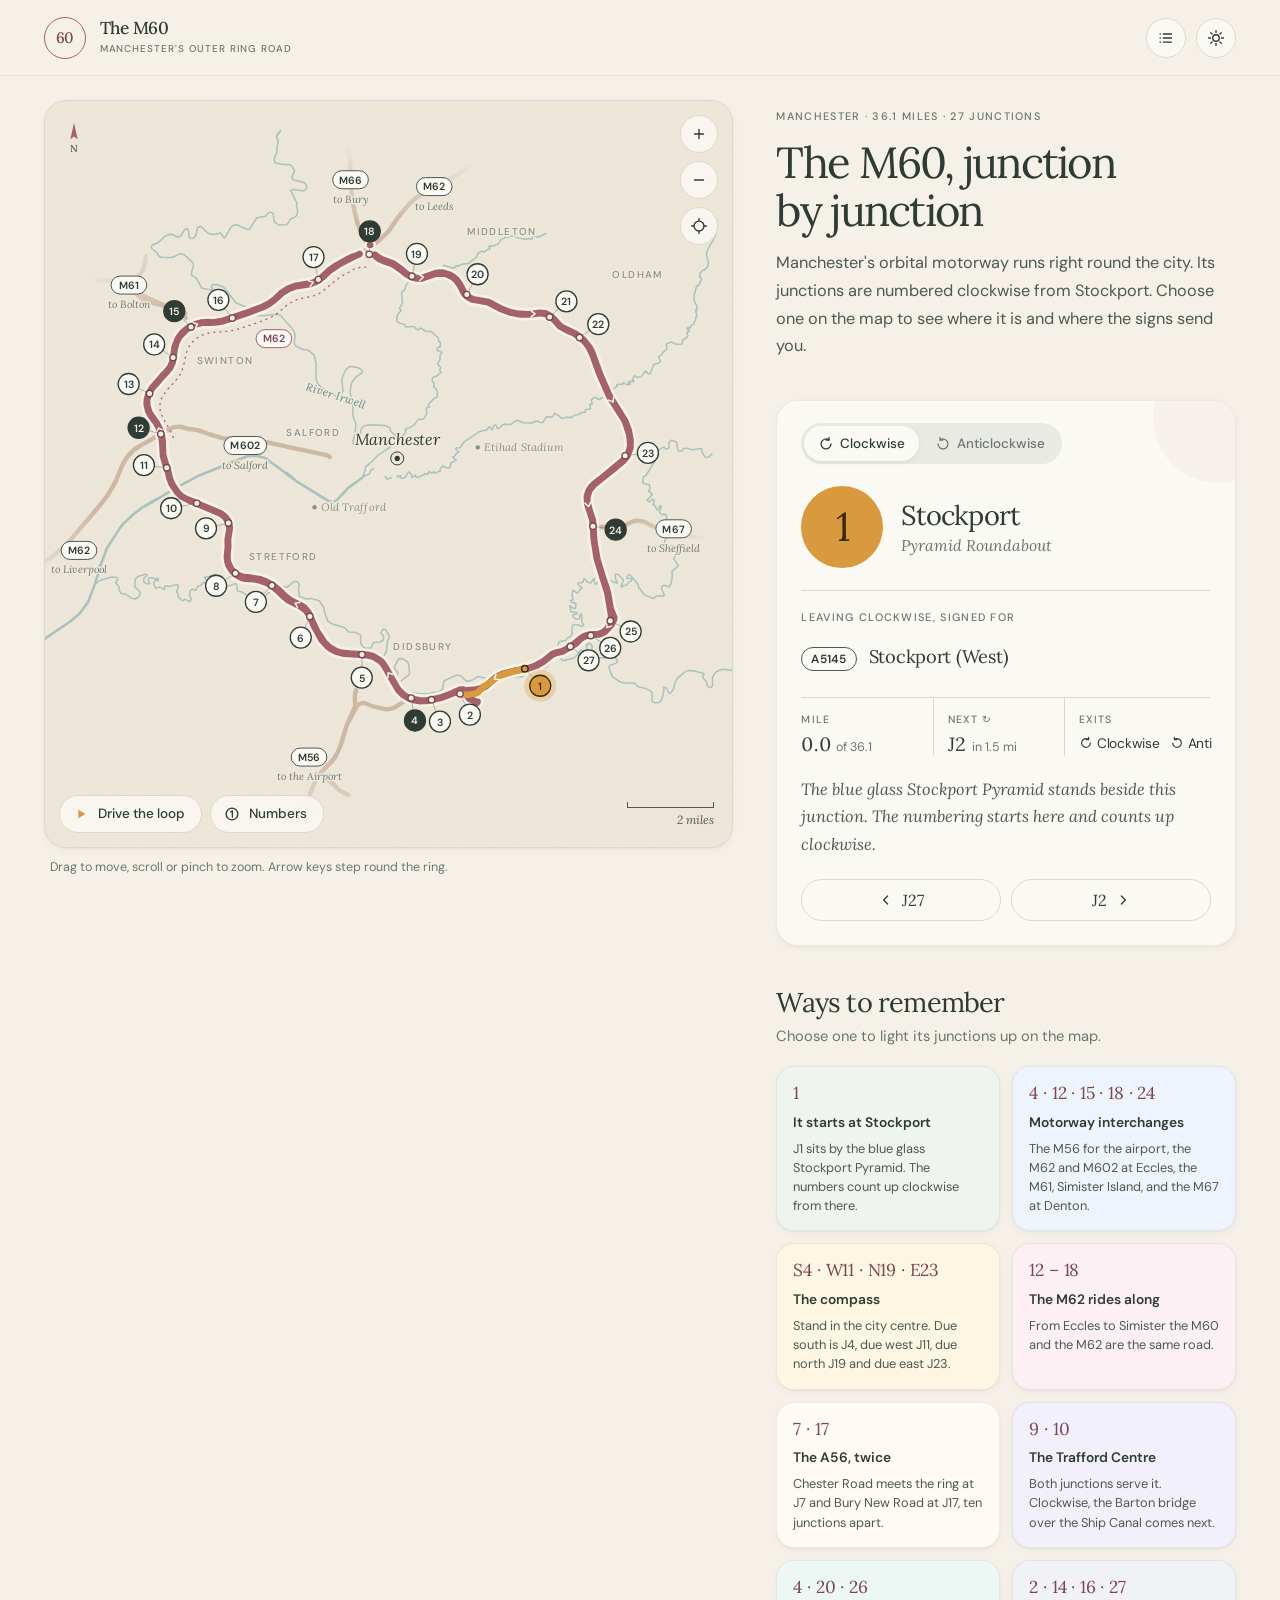
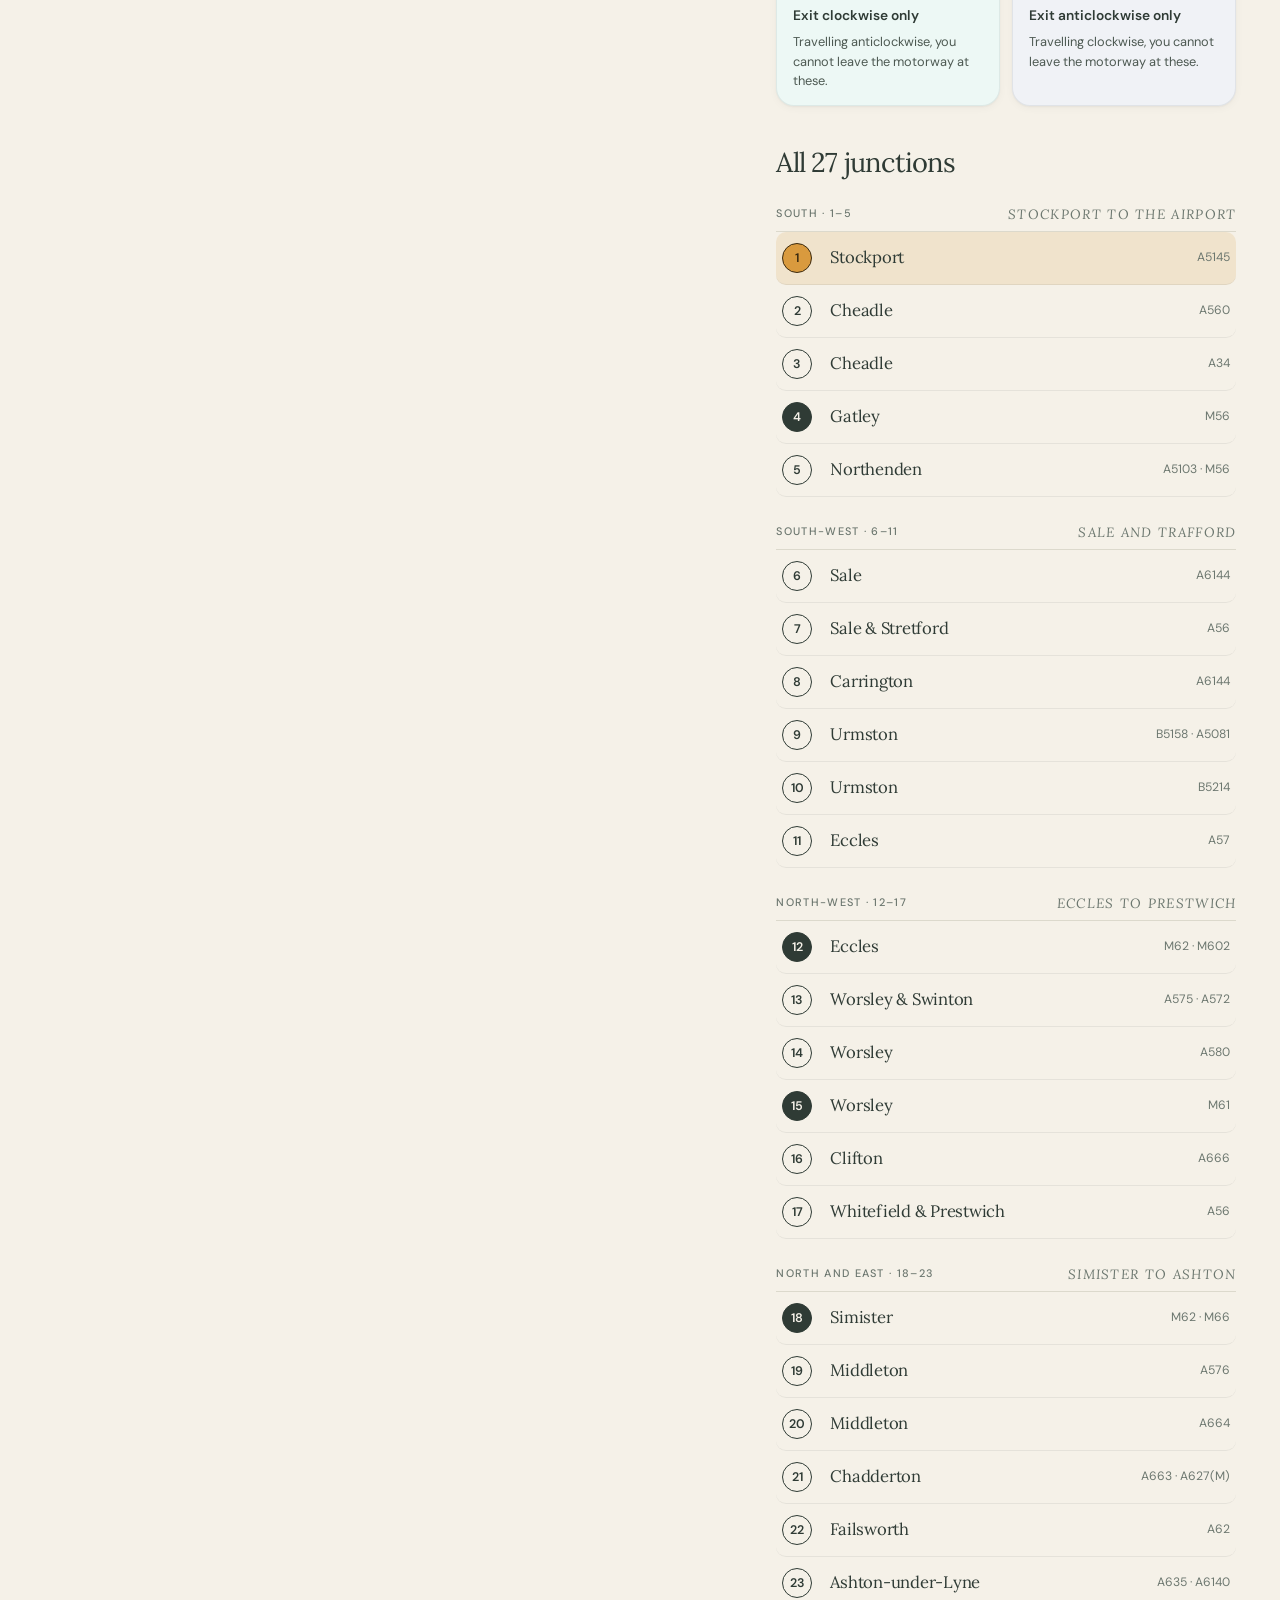
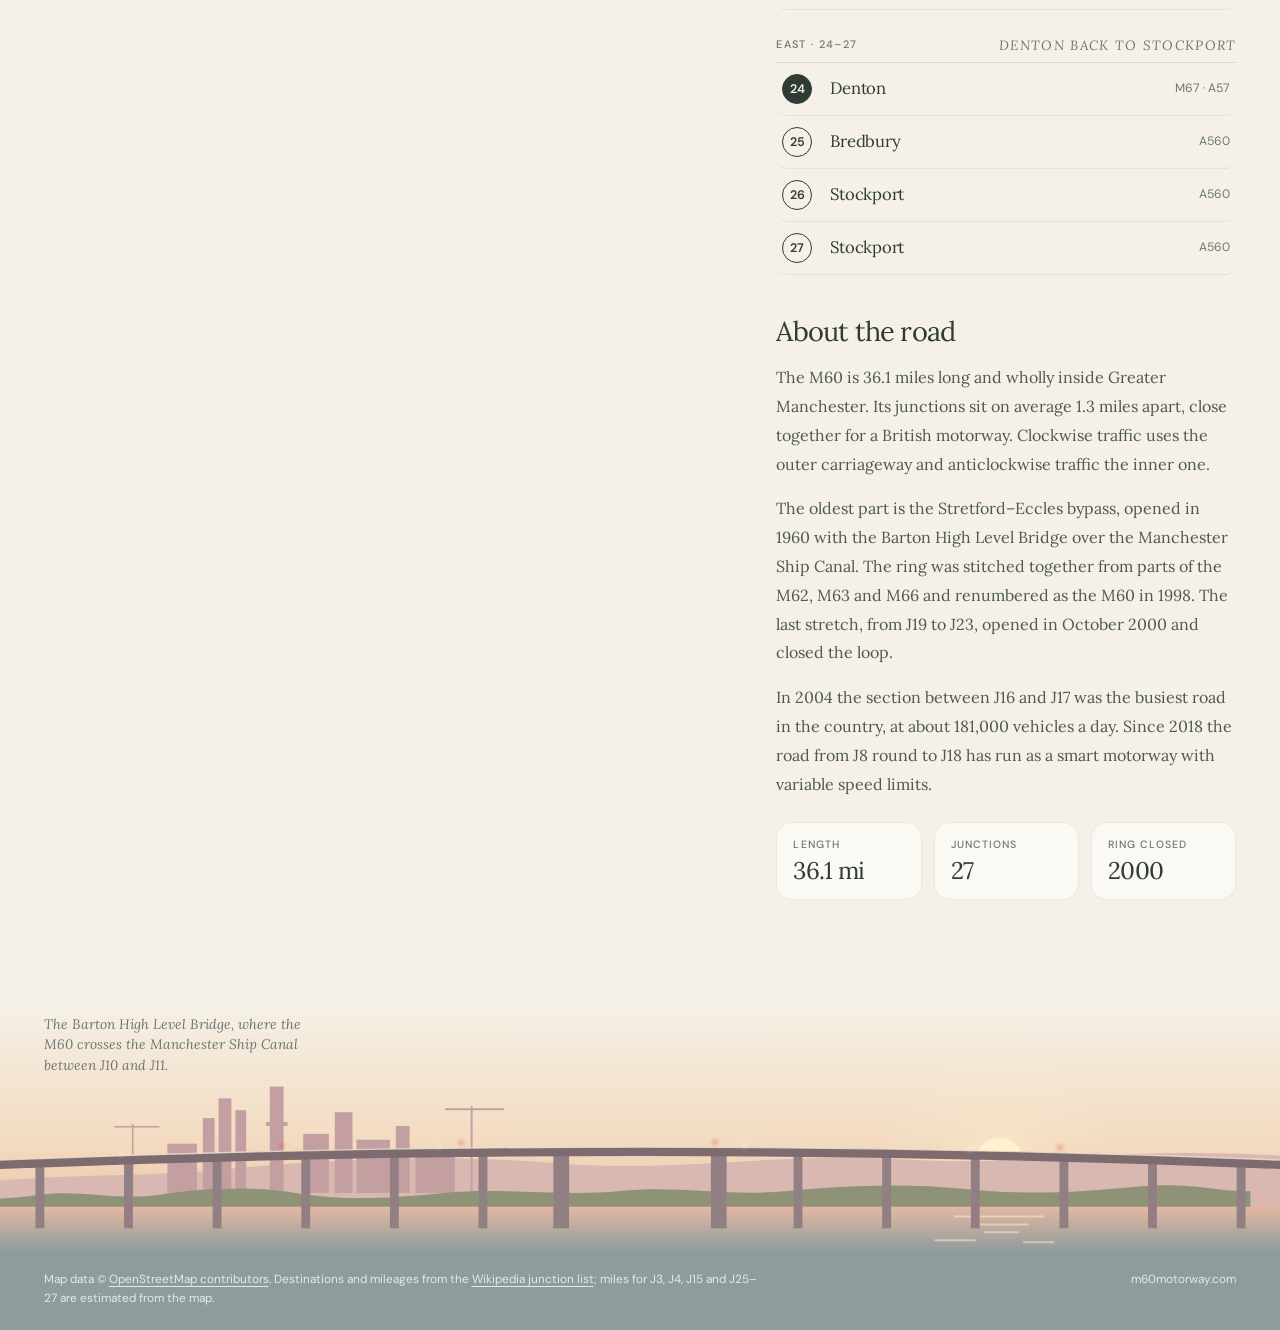
==== index.html @ f897887a "Build the M60 junction map for m60motorway.com A static site that maps the M60 from OpenStreetMap da" ====
<!doctype html>
<html lang="en-GB">
  <head>
    <meta charset="utf-8" />
    <meta name="viewport" content="width=device-width, initial-scale=1, viewport-fit=cover" />
    <title>M60 Motorway</title>
    <meta name="description" content="A map of the M60, Manchester's orbital motorway, with all 27 junctions numbered, where each one goes in both directions, and ways to remember them." />
    <meta name="theme-color" content="#f5f1e8" media="(prefers-color-scheme: light)" />
    <meta name="theme-color" content="#1a2428" media="(prefers-color-scheme: dark)" />
    <meta property="og:title" content="M60 Motorway, junction by junction" />
    <meta property="og:description" content="Manchester's orbital motorway: 36 miles, 27 junctions, numbered clockwise from Stockport." />
    <meta property="og:type" content="website" />
    <meta property="og:url" content="https://m60motorway.com/" />
    <link rel="canonical" href="https://m60motorway.com/" />
    <link rel="icon" href="favicon.svg" type="image/svg+xml" />
    <link rel="preconnect" href="https://fonts.googleapis.com" />
    <link rel="preconnect" href="https://fonts.gstatic.com" crossorigin />
    <link rel="stylesheet" href="https://fonts.googleapis.com/css2?family=DM+Sans:ital,opsz,wght@0,9..40,300;0,9..40,400;0,9..40,500;0,9..40,600;1,9..40,400&family=Lora:ital,wght@0,400;0,500;1,400&display=swap" />
    <link rel="stylesheet" href="styles.css" />
    <script>
      (() => {
        let saved = null;
        try { saved = localStorage.getItem("theme"); } catch (e) {}
        const preferred = matchMedia("(prefers-color-scheme: dark)").matches ? "dark" : "light";
        document.documentElement.dataset.theme = saved === "dark" || saved === "light" ? saved : preferred;
      })();
    </script>
  </head>
  <body>
    <a class="skip-link" href="#junctions">Skip to the junction list</a>
    <header class="site-header">
      <a class="identity" href="./" aria-label="M60 Motorway, home">
        <span class="monogram" aria-hidden="true">60</span>
        <span class="identity-copy">
          <strong>The M60</strong>
          <small>Manchester's outer ring road</small>
        </span>
      </a>
      <div class="header-actions">
        <a class="round-button" href="#junctions" aria-label="Go to the list of all junctions" title="All junctions">
          <svg viewBox="0 0 20 20" aria-hidden="true"><path d="M7 5.5h9M7 10h9M7 14.5h9" /><circle cx="3.6" cy="5.5" r=".9" /><circle cx="3.6" cy="10" r=".9" /><circle cx="3.6" cy="14.5" r=".9" /></svg>
        </a>
        <button class="round-button theme-toggle" id="theme" type="button" aria-label="Switch colour theme" title="Switch colour theme">
          <svg class="sun" viewBox="0 0 20 20" aria-hidden="true"><circle cx="10" cy="10" r="3.6" /><path d="M10 1.8v2.1M10 16.1v2.1M1.8 10h2.1M16.1 10h2.1M4.2 4.2l1.5 1.5M14.3 14.3l1.5 1.5M4.2 15.8l1.5-1.5M14.3 5.7l1.5-1.5" /></svg>
          <svg class="moon" viewBox="0 0 20 20" aria-hidden="true"><path d="M15.8 12.6A6.6 6.6 0 0 1 7.4 4.2a6.6 6.6 0 1 0 8.4 8.4Z" /></svg>
        </button>
      </div>
    </header>

    <main class="atlas">
      <section class="stage" aria-label="Map">
        <div class="map-card" id="mapwrap">
          <svg id="map" role="img" aria-label="Map of the M60 ring around Manchester with its 27 numbered junctions"></svg>
          <div class="map-compass" aria-hidden="true">
            <svg viewBox="0 0 24 40"><path class="needle" d="M12 4 16 22 12 19 8 22Z" /><text x="12" y="36">N</text></svg>
          </div>
          <div class="map-zoom">
            <button class="round-button" id="zin" type="button" aria-label="Zoom in"><svg viewBox="0 0 20 20" aria-hidden="true"><path d="M10 5v10M5 10h10" /></svg></button>
            <button class="round-button" id="zout" type="button" aria-label="Zoom out"><svg viewBox="0 0 20 20" aria-hidden="true"><path d="M5 10h10" /></svg></button>
            <button class="round-button" id="zfit" type="button" aria-label="Show the whole ring"><svg viewBox="0 0 20 20" aria-hidden="true"><circle cx="10" cy="10" r="5.5" /><path d="M10 1.8v2.4M10 15.8v2.4M1.8 10h2.4M15.8 10h2.4" /></svg></button>
          </div>
          <div class="map-actions">
            <button class="pill" id="drive" type="button" aria-pressed="false"><svg viewBox="0 0 20 20" aria-hidden="true"><path class="play" d="M7 5.2v9.6L15 10Z" /><path class="stop" d="M6.5 6.5h7v7h-7Z" /></svg><span id="drive-label">Drive the loop</span></button>
            <button class="pill" id="nums" type="button" aria-pressed="true"><svg viewBox="0 0 20 20" aria-hidden="true"><circle cx="10" cy="10" r="6.5" /><path d="M8.6 7.6 10.4 6.6v6.8" /></svg>Numbers</button>
          </div>
          <div class="map-scale" id="scale" aria-hidden="true"><span class="bar" id="scale-bar"></span><span id="scale-label">1 mile</span></div>
          <div class="tip" id="tip" hidden></div>
        </div>
        <p class="map-note">Drag to move, scroll or pinch to zoom. Arrow keys step round the ring.</p>
      </section>

      <div class="reader">
        <section class="intro">
          <p class="eyebrow">Manchester · 36.1 miles · 27 junctions</p>
          <h1>The M60, junction by junction</h1>
          <p class="deck">Manchester's orbital motorway runs right round the city. Its junctions are numbered clockwise from Stockport. Choose one on the map to see where it is and where the signs send you.</p>
        </section>

        <section class="card detail" aria-label="Selected junction">
          <div class="detail-top">
            <div class="segmented" role="group" aria-label="Direction of travel">
              <button type="button" id="d-cw" aria-pressed="true">
                <svg viewBox="0 0 20 20" aria-hidden="true"><path d="M16.2 10A6.2 6.2 0 1 1 13.4 4.8" /><path d="M13.8 1.8v3.4h-3.4" /></svg>Clockwise
              </button>
              <button type="button" id="d-acw" aria-pressed="false">
                <svg viewBox="0 0 20 20" aria-hidden="true"><path d="M3.8 10A6.2 6.2 0 1 0 6.6 4.8" /><path d="M6.2 1.8v3.4h3.4" /></svg>Anticlockwise
              </button>
            </div>
          </div>
          <div id="detail" aria-live="polite"></div>
        </section>

        <section class="block" aria-labelledby="hooks-title">
          <h2 id="hooks-title">Ways to remember</h2>
          <p class="block-deck">Choose one to light its junctions up on the map.</p>
          <div class="hook-grid" id="hooks"></div>
        </section>

        <section class="block" id="junctions" aria-labelledby="list-title">
          <h2 id="list-title">All 27 junctions</h2>
          <div id="list"></div>
        </section>

        <section class="block about" aria-labelledby="about-title">
          <h2 id="about-title">About the road</h2>
          <div class="prose">
            <p>The M60 is 36.1 miles long and wholly inside Greater Manchester. Its junctions sit on average 1.3 miles apart, close together for a British motorway. Clockwise traffic uses the outer carriageway and anticlockwise traffic the inner one.</p>
            <p>The oldest part is the Stretford–Eccles bypass, opened in 1960 with the Barton High Level Bridge over the Manchester Ship Canal. The ring was stitched together from parts of the M62, M63 and M66 and renumbered as the M60 in 1998. The last stretch, from J19 to J23, opened in October 2000 and closed the loop.</p>
            <p>In 2004 the section between J16 and J17 was the busiest road in the country, at about 181,000 vehicles a day. Since 2018 the road from J8 round to J18 has run as a smart motorway with variable speed limits.</p>
          </div>
          <dl class="figures">
            <div><dt>Length</dt><dd>36.1 mi</dd></div>
            <div><dt>Junctions</dt><dd>27</dd></div>
            <div><dt>Ring closed</dt><dd>2000</dd></div>
          </dl>
        </section>
      </div>
    </main>

    <footer class="site-footer">
      <figure class="scene">
        <svg viewBox="0 0 1440 260" preserveAspectRatio="xMidYMax slice" role="img" aria-labelledby="scene-desc">
          <desc id="scene-desc">The Barton High Level Bridge at dusk. The M60 crosses the Manchester Ship Canal on a long viaduct, with car lights moving along it and the city skyline beyond. After dark the stars come out and the windows light up.</desc>
          <defs>
            <linearGradient id="sceneSky" x2="0" y2="1"><stop stop-color="var(--sc-sky-0)" /><stop offset=".55" stop-color="var(--sc-sky-1)" /><stop offset="1" stop-color="var(--sc-sky-2)" /></linearGradient>
            <radialGradient id="sceneHalo"><stop stop-color="var(--sc-sun)" stop-opacity=".6" /><stop offset=".35" stop-color="var(--sc-sun)" stop-opacity=".18" /><stop offset="1" stop-color="var(--sc-sun)" stop-opacity="0" /></radialGradient>
            <linearGradient id="sceneWater" x2="0" y2="1"><stop stop-color="var(--sc-water-0)" /><stop offset="1" stop-color="var(--sc-water-1)" /></linearGradient>
            <filter id="sceneGlow" x="-200%" y="-200%" width="500%" height="500%"><feGaussianBlur stdDeviation="2.2" /></filter>
          </defs>
          <rect width="1440" height="260" fill="url(#sceneSky)" />
          <g class="scene-stars">
            <circle cx="120" cy="40" r="1" /><circle cx="260" cy="70" r=".8" /><circle cx="410" cy="28" r="1.1" /><circle cx="560" cy="58" r=".7" /><circle cx="690" cy="22" r="1" /><circle cx="820" cy="64" r=".8" /><circle cx="950" cy="34" r="1.2" /><circle cx="1180" cy="52" r=".8" /><circle cx="1300" cy="26" r="1" /><circle cx="1390" cy="72" r=".7" /><circle cx="60" cy="96" r=".7" /><circle cx="1010" cy="90" r=".7" />
          </g>
          <g class="scene-sun">
            <circle cx="1085" cy="168" r="120" fill="url(#sceneHalo)" />
            <circle cx="1085" cy="168" r="24" fill="var(--sc-sun)" />
          </g>
          <path class="scene-far" d="M0 196C110 178 200 186 300 176S520 160 640 170 860 158 990 166 1230 146 1440 168V260H0Z" />
          <g class="scene-city">
            <rect x="240" y="150" width="30" height="50" /><rect x="276" y="124" width="12" height="76" /><rect x="292" y="104" width="13" height="96" /><rect x="309" y="116" width="11" height="84" />
            <rect x="344" y="92" width="14" height="108" /><rect x="340" y="128" width="22" height="4" /><rect x="378" y="140" width="26" height="60" />
            <rect x="410" y="118" width="18" height="82" /><rect x="432" y="146" width="34" height="54" /><rect x="472" y="132" width="14" height="68" /><rect x="492" y="156" width="40" height="44" />
            <path d="M548 200V112h2v88Zm-26-86h60v2h-60Z" /><path d="M204 200v-70h1.6v70Zm-18-68h46v1.6h-46Z" />
          </g>
          <g class="scene-windows">
            <rect x="295" y="112" width="2" height="2" /><rect x="300" y="130" width="2" height="2" /><rect x="279" y="140" width="2" height="2" /><rect x="348" y="104" width="2" height="2" /><rect x="352" y="146" width="2" height="2" /><rect x="349" y="170" width="2" height="2" /><rect x="414" y="128" width="2" height="2" /><rect x="420" y="150" width="2" height="2" /><rect x="312" y="160" width="2" height="2" /><rect x="476" y="146" width="2" height="2" /><rect x="440" y="160" width="2" height="2" /><rect x="384" y="152" width="2" height="2" />
            <circle class="scene-beacon" cx="351" cy="89" r="1.8" />
          </g>
          <path class="scene-verge" d="M0 212c40-8 70-4 110-10s80 6 120 0 90-10 140-2 90 6 150 0 120 4 180-2 110 6 170 0 120-8 180-2 110 4 170-2 90 6 120 4V230H0Z" />
          <rect class="scene-water" y="214" width="1440" height="46" fill="url(#sceneWater)" />
          <g class="scene-shine"><path d="M1040 224h90M1058 232h56M1070 240h34M1020 248h40M1110 250h30" /></g>
          <g class="scene-piers"><rect x="16" y="176.3" width="9" height="59.7" /><rect x="106" y="172.6" width="9" height="63.4" /><rect x="196" y="169.4" width="9" height="66.6" /><rect x="286" y="166.8" width="9" height="69.2" /><rect x="376" y="164.6" width="9" height="71.4" /><rect x="466" y="162.9" width="9" height="73.1" /><rect x="556" y="161.8" width="9" height="74.2" /><rect x="632" y="161.2" width="16" height="74.8" /><rect x="792" y="161.2" width="16" height="74.8" /><rect x="876" y="161.8" width="9" height="74.2" /><rect x="966" y="162.9" width="9" height="73.1" /><rect x="1056" y="164.6" width="9" height="71.4" /><rect x="1146" y="166.8" width="9" height="69.2" /><rect x="1236" y="169.4" width="9" height="66.6" /><rect x="1326" y="172.6" width="9" height="63.4" /><rect x="1416" y="176.3" width="9" height="59.7" /></g>
          <path class="scene-deck" d="M-40 176Q720 140 1480 176" />
          <path class="scene-parapet" d="M-40 171.5Q720 135.5 1480 171.5" />
          <g class="scene-traffic">
            <g class="head" filter="url(#sceneGlow)">
              <circle r="2.4"><animateMotion dur="16s" repeatCount="indefinite" begin="0s" path="M-40 169Q720 133 1480 169" /></circle>
              <circle r="2.4"><animateMotion dur="16s" repeatCount="indefinite" begin="-3.4s" path="M-40 169Q720 133 1480 169" /></circle>
              <circle r="2.4"><animateMotion dur="15s" repeatCount="indefinite" begin="-6.1s" path="M-40 169Q720 133 1480 169" /></circle>
              <circle r="2.4"><animateMotion dur="17s" repeatCount="indefinite" begin="-9.8s" path="M-40 169Q720 133 1480 169" /></circle>
              <circle r="2.4"><animateMotion dur="16s" repeatCount="indefinite" begin="-12.9s" path="M-40 169Q720 133 1480 169" /></circle>
            </g>
            <g class="tail" filter="url(#sceneGlow)">
              <circle r="2.2"><animateMotion dur="18s" repeatCount="indefinite" begin="-1.5s" path="M1480 166Q720 130 -40 166" /></circle>
              <circle r="2.2"><animateMotion dur="17s" repeatCount="indefinite" begin="-5.2s" path="M1480 166Q720 130 -40 166" /></circle>
              <circle r="2.2"><animateMotion dur="18s" repeatCount="indefinite" begin="-8.7s" path="M1480 166Q720 130 -40 166" /></circle>
              <circle r="2.2"><animateMotion dur="19s" repeatCount="indefinite" begin="-11.6s" path="M1480 166Q720 130 -40 166" /></circle>
              <circle r="2.2"><animateMotion dur="17s" repeatCount="indefinite" begin="-14.8s" path="M1480 166Q720 130 -40 166" /></circle>
            </g>
          </g>
        </svg>
        <figcaption>The Barton High Level Bridge, where the M60 crosses the Manchester Ship Canal between J10 and J11.</figcaption>
      </figure>
      <div class="footer-line">
        <p>Map data © <a href="https://www.openstreetmap.org/copyright">OpenStreetMap contributors</a>. Destinations and mileages from the <a href="https://en.wikipedia.org/wiki/M60_motorway_(Great_Britain)">Wikipedia junction list</a>; miles for J3, J4, J15 and J25–27 are estimated from the map.</p>
        <p>m60motorway.com</p>
      </div>
    </footer>

    <script src="data/geo.js"></script>
    <script src="data/junctions.js"></script>
    <script src="script.js"></script>
  </body>
</html>
---- styles.css ----
/* M60 Motorway. Paper, ink and a dusk-rose road: the same quiet palette as dejones.io's reading pages. */
:root {
  color-scheme: light;
  --paper: #f5f1e8;
  --paper-deep: #eee8da;
  --card: #fbf9f4;
  --ink: #2f3b35;
  --ink-mid: #4d5952;
  --muted: #6c776f;
  --rule: #dcd9cc;
  --rule-soft: rgba(47, 59, 53, 0.08);
  --glass: rgba(251, 249, 244, 0.82);

  --land: #efe9dc;
  --water: #a9c2bd;
  --water-ink: #5d8480;
  --route: #a4606b;
  --route-halo: #f7f2e7;
  --route-deep: #7c4651;
  --spur: #cdb9a3;
  --gold: #d99a3e;
  --gold-ink: #3a2a10;
  --token: #fbf9f4;
  --token-ink: #2f3b35;
  --town: #8b8f84;

  --shadow-sm: 0 1px 2px rgba(47, 40, 30, 0.05), 0 2px 8px rgba(47, 40, 30, 0.04);
  --shadow-md: 0 2px 8px rgba(47, 40, 30, 0.07), 0 8px 24px rgba(47, 40, 30, 0.06);

  --tone-cream: #fffaf3; --tone-sage: #eff5ee; --tone-sky: #eef4fc; --tone-rose: #fdf0f4;
  --tone-lavender: #f2f0fb; --tone-amber: #fdf6e3; --tone-slate: #f0f2f6; --tone-mint: #edf8f5;

  --sc-sky-0: #f5f1e8; --sc-sky-1: #f3dcc2; --sc-sky-2: #eab99d; --sc-sun: #fff2cf;
  --sc-far: #d8b8b0; --sc-city: #c49fa2; --sc-verge: #8e9377; --sc-water-0: #e4b8a2; --sc-water-1: #8e9c9d;
  --sc-deck: #7d6b70; --sc-parapet: #f1e3d1; --sc-pier: #927f83; --sc-head: #fff4d6; --sc-tail: #d6574a;

  --display: "Lora", Georgia, "Times New Roman", serif;
  --ui: "DM Sans", ui-sans-serif, system-ui, -apple-system, "Segoe UI", sans-serif;
}

:root[data-theme="dark"] {
  color-scheme: dark;
  --paper: #1a2428;
  --paper-deep: #162024;
  --card: #1f2b30;
  --ink: #ece9dd;
  --ink-mid: #cfd2c8;
  --muted: #9ba7a1;
  --rule: #33444a;
  --rule-soft: rgba(236, 233, 221, 0.08);
  --glass: rgba(31, 43, 48, 0.8);

  --land: #1e2a2f;
  --water: #36575f;
  --water-ink: #83a6aa;
  --route: #cf95a1;
  --route-halo: #1e2a2f;
  --route-deep: #e5b6bf;
  --spur: #4e5c66;
  --gold: #e8b25c;
  --gold-ink: #2a1d08;
  --token: #1a2428;
  --token-ink: #ece9dd;
  --town: #7f8c88;

  --shadow-sm: 0 1px 2px rgba(0, 0, 0, 0.3), 0 2px 8px rgba(0, 0, 0, 0.2);
  --shadow-md: 0 2px 8px rgba(0, 0, 0, 0.35), 0 10px 28px rgba(0, 0, 0, 0.3);

  --tone-cream: #2a2722; --tone-sage: #222a23; --tone-sky: #21262e; --tone-rose: #2c2226;
  --tone-lavender: #272430; --tone-amber: #2a2720; --tone-slate: #24262b; --tone-mint: #212b28;

  --sc-sky-0: #1a2428; --sc-sky-1: #28294d; --sc-sky-2: #634a6c; --sc-sun: #efe6d6;
  --sc-far: #2c3152; --sc-city: #242845; --sc-verge: #1a2731; --sc-water-0: #393462; --sc-water-1: #10172d;
  --sc-deck: #3b384f; --sc-parapet: #77768f; --sc-pier: #312f46; --sc-head: #ffe8ad; --sc-tail: #ff5b4b;
}

* { box-sizing: border-box; }

html { scroll-behavior: smooth; }
@media (prefers-reduced-motion: reduce) { html { scroll-behavior: auto; } }

body {
  margin: 0;
  min-width: 320px;
  background: var(--paper);
  color: var(--ink);
  font: 400 1rem/1.6 var(--ui);
  -webkit-font-smoothing: antialiased;
  transition: background-color 0.45s ease, color 0.45s ease;
}

a, button { -webkit-tap-highlight-color: transparent; }
button { font: inherit; color: inherit; }
a { color: inherit; }
:focus-visible { outline: 2px solid color-mix(in srgb, var(--ink) 45%, transparent); outline-offset: 3px; }

.skip-link { position: absolute; top: -100px; left: 16px; z-index: 40; padding: 10px 14px; border-radius: 10px; background: var(--card); box-shadow: var(--shadow-md); }
.skip-link:focus { top: 12px; }

.eyebrow, .block-deck, .map-note { margin: 0; }
.eyebrow {
  color: var(--muted);
  font-size: 0.68rem;
  font-weight: 500;
  letter-spacing: 0.12em;
  text-transform: uppercase;
}

/* ---------- header ---------- */
.site-header {
  position: sticky;
  top: 0;
  z-index: 30;
  display: flex;
  align-items: center;
  justify-content: space-between;
  gap: 16px;
  height: 76px;
  padding: env(safe-area-inset-top, 0px) clamp(16px, 3.4vw, 48px) 0;
  background: color-mix(in srgb, var(--paper) 86%, transparent);
  backdrop-filter: blur(14px) saturate(1.3);
  -webkit-backdrop-filter: blur(14px) saturate(1.3);
  border-bottom: 1px solid var(--rule-soft);
}

.identity { display: inline-flex; align-items: center; gap: 14px; text-decoration: none; min-width: 0; }
.monogram {
  display: grid;
  place-items: center;
  flex: none;
  width: 42px;
  height: 42px;
  border-radius: 50%;
  border: 1.5px solid var(--route);
  color: var(--route-deep);
  font: 500 0.95rem var(--display);
  letter-spacing: -0.04em;
  transition: transform 0.3s ease, background-color 0.3s ease;
}
.identity:hover .monogram { transform: rotate(-12deg); background: color-mix(in srgb, var(--route) 10%, transparent); }
.identity-copy { display: flex; flex-direction: column; gap: 3px; min-width: 0; }
.identity-copy strong { font: 500 1.08rem/1.1 var(--display); letter-spacing: -0.025em; }
.identity-copy small { color: var(--muted); font-size: 0.62rem; font-weight: 500; letter-spacing: 0.1em; text-transform: uppercase; white-space: nowrap; }

.header-actions { display: flex; gap: 10px; }
.round-button {
  display: grid;
  place-items: center;
  width: 40px;
  height: 40px;
  padding: 0;
  border: 1px solid var(--rule);
  border-radius: 50%;
  background: var(--glass);
  color: var(--ink);
  cursor: pointer;
  text-decoration: none;
  transition: transform 0.2s ease, background-color 0.2s ease, box-shadow 0.2s ease;
}
.round-button:hover { transform: translateY(-1px); box-shadow: var(--shadow-sm); background: var(--card); }
.round-button svg { width: 18px; height: 18px; fill: none; stroke: currentColor; stroke-width: 1.5; stroke-linecap: round; stroke-linejoin: round; }
.round-button svg circle[r=".9"] { fill: currentColor; stroke: none; }
.theme-toggle .moon { display: none; }
[data-theme="dark"] .theme-toggle .sun { display: none; }
[data-theme="dark"] .theme-toggle .moon { display: block; }

/* ---------- layout ---------- */
.atlas {
  display: grid;
  grid-template-columns: minmax(0, 1fr) minmax(360px, 460px);
  gap: clamp(24px, 3.4vw, 56px);
  max-width: 1560px;
  margin: 0 auto;
  padding: 24px clamp(16px, 3.4vw, 48px) 72px;
  align-items: start;
}

.stage { position: sticky; top: 96px; display: flex; flex-direction: column; gap: 10px; }
.map-card {
  position: relative;
  height: calc(100svh - 96px - 56px);
  min-height: 520px;
  border-radius: 22px;
  overflow: hidden;
  border: 1px solid var(--rule);
  box-shadow: var(--shadow-sm);
  background-color: var(--land);
  /* a faint paper grain */
  background-image: url("data:image/svg+xml,%3Csvg xmlns='http://www.w3.org/2000/svg' width='160' height='160'%3E%3Cfilter id='n'%3E%3CfeTurbulence type='fractalNoise' baseFrequency='.85' numOctaves='2' stitchTiles='stitch'/%3E%3CfeColorMatrix values='0 0 0 0 .35 0 0 0 0 .3 0 0 0 0 .22 0 0 0 .07 0'/%3E%3C/filter%3E%3Crect width='160' height='160' filter='url(%23n)'/%3E%3C/svg%3E");
}
.map-note { color: var(--muted); font-size: 0.78rem; padding-inline: 6px; }

#map { display: block; width: 100%; height: 100%; cursor: grab; user-select: none; -webkit-user-select: none; touch-action: pan-y; }
#map.dragging { cursor: grabbing; }

.map-compass { position: absolute; top: 18px; left: 18px; width: 22px; pointer-events: none; }
.map-compass svg { display: block; width: 100%; }
.map-compass .needle { fill: var(--route); }
.map-compass text { fill: var(--ink-mid); font: 500 11px var(--display); text-anchor: middle; }

.map-zoom { position: absolute; top: 14px; right: 14px; display: flex; flex-direction: column; gap: 8px; }
.map-zoom .round-button { width: 38px; height: 38px; backdrop-filter: blur(8px); -webkit-backdrop-filter: blur(8px); }

.map-actions { position: absolute; left: 14px; bottom: 14px; display: flex; flex-wrap: wrap; gap: 8px; }
.pill {
  display: inline-flex;
  align-items: center;
  gap: 8px;
  height: 38px;
  padding: 0 16px 0 12px;
  border: 1px solid var(--rule);
  border-radius: 999px;
  background: var(--glass);
  backdrop-filter: blur(8px);
  -webkit-backdrop-filter: blur(8px);
  font-size: 0.84rem;
  font-weight: 500;
  cursor: pointer;
  transition: transform 0.2s ease, background-color 0.2s ease, box-shadow 0.2s ease;
}
.pill:hover { transform: translateY(-1px); box-shadow: var(--shadow-sm); background: var(--card); }
.pill svg { width: 18px; height: 18px; fill: none; stroke: currentColor; stroke-width: 1.5; stroke-linecap: round; stroke-linejoin: round; }
#drive .play, #drive .stop { fill: var(--gold); stroke: none; }
#drive .stop { display: none; }
#drive[aria-pressed="true"] .play { display: none; }
#drive[aria-pressed="true"] .stop { display: block; }
#nums[aria-pressed="false"] { color: var(--muted); }
#nums[aria-pressed="false"] svg path { opacity: 0; }

.map-scale { position: absolute; right: 18px; bottom: 20px; display: flex; flex-direction: column; align-items: flex-end; gap: 4px; color: var(--ink-mid); font: italic 400 0.74rem var(--display); pointer-events: none; }
.map-scale .bar { display: block; height: 6px; border: 1.5px solid var(--ink-mid); border-top: 0; }

.tip {
  position: absolute;
  z-index: 3;
  pointer-events: none;
  padding: 7px 12px 6px;
  border-radius: 12px;
  background: var(--card);
  box-shadow: var(--shadow-md);
  border: 1px solid var(--rule-soft);
  font-size: 0.8rem;
  white-space: nowrap;
  transform: translate(-50%, calc(-100% - 16px));
}
.tip b { font: 500 0.9rem var(--display); margin-right: 4px; }
.tip span { color: var(--muted); }

/* ---------- map drawing ---------- */
.water { fill: none; stroke: var(--water); stroke-linecap: round; stroke-linejoin: round; stroke-width: calc(var(--k) * 1.5px); }
.water.canal { stroke-width: calc(var(--k) * 2.6px); }
.water-label text { fill: var(--water-ink); font: italic 400 11px var(--display); letter-spacing: 0.02em; paint-order: stroke; stroke: var(--land); stroke-width: 3px; stroke-linejoin: round; }
.spur { fill: none; stroke: var(--spur); stroke-width: calc(var(--k) * 4px); stroke-linecap: round; stroke-linejoin: round; }
.ring-halo { fill: none; stroke: var(--route-halo); stroke-width: calc(var(--k) * 12px); stroke-linecap: round; stroke-linejoin: round; }
.ring { fill: none; stroke: var(--route); stroke-width: calc(var(--k) * 6.5px); stroke-linecap: round; stroke-linejoin: round; }
.arc { fill: none; stroke: var(--gold); stroke-width: calc(var(--k) * 6.5px); stroke-linecap: round; stroke-linejoin: round; }
.companion { fill: none; stroke: var(--route); stroke-width: calc(var(--k) * 1.4px); stroke-dasharray: calc(var(--k) * 1px) calc(var(--k) * 5px); stroke-linecap: round; opacity: 0.9; }
.chev { fill: none; stroke: var(--route-halo); stroke-width: 1.5; stroke-linecap: round; stroke-linejoin: round; }
.leader { stroke: var(--muted); stroke-width: calc(var(--k) * 0.9px); opacity: 0.55; }
.anchor { fill: var(--route-halo); stroke: var(--route-deep); stroke-width: calc(var(--k) * 1.4px); }
.anchor.on { fill: var(--gold); stroke: var(--gold-ink); }

.place text { fill: var(--town); font: 500 10px var(--ui); letter-spacing: 0.14em; text-transform: uppercase; paint-order: stroke; stroke: var(--land); stroke-width: 3.5px; stroke-linejoin: round; }
.place.landmark text { font: italic 400 11px var(--display); letter-spacing: 0.01em; text-transform: none; }
.place.landmark circle { fill: var(--town); }
.place.city text { fill: var(--ink); font: italic 400 16px var(--display); letter-spacing: -0.01em; text-transform: none; }
.place.city circle { fill: var(--ink); }
.place.city .ring-mark { fill: none; stroke: var(--ink); stroke-width: 1; }

.road-tag rect { fill: var(--card); stroke: var(--ink-mid); stroke-width: 1; }
.road-tag .ref { fill: var(--ink); font: 600 10.5px var(--ui); letter-spacing: 0.02em; }
.road-tag .to { fill: var(--muted); font: italic 400 10.5px var(--display); paint-order: stroke; stroke: var(--land); stroke-width: 3px; stroke-linejoin: round; }
.road-tag.companion-tag rect { stroke: var(--route); }
.road-tag.companion-tag .ref { fill: var(--route-deep); }

.token { cursor: pointer; }
.token circle.face { fill: var(--token); stroke: var(--token-ink); stroke-width: 1.3; transition: fill 0.15s ease; }
.token.mw circle.face { fill: var(--ink); stroke: var(--ink); }
.token text { fill: var(--token-ink); font: 600 10.5px var(--ui); text-anchor: middle; dominant-baseline: central; font-variant-numeric: tabular-nums; pointer-events: none; }
.token.mw text { fill: var(--paper); }
.token .glow { fill: var(--gold); opacity: 0; transition: opacity 0.2s ease; }
.token:hover circle.face { fill: color-mix(in srgb, var(--gold) 28%, var(--token)); }
.token.mw:hover circle.face { fill: color-mix(in srgb, var(--gold) 30%, var(--ink)); }
.token.spot .glow { opacity: 0.35; }
.token.sel circle.face { fill: var(--gold); stroke: var(--gold-ink); }
.token.sel text { fill: var(--gold-ink); }
.token.sel .glow { opacity: 0.3; }
.car .halo { fill: var(--gold); opacity: 0.3; }
.car .dot { fill: var(--gold); stroke: var(--card); stroke-width: 2; }

/* ---------- reader column ---------- */
.reader { display: flex; flex-direction: column; gap: 40px; min-width: 0; padding-top: 8px; }
.intro h1 { margin: 14px 0 14px; font: 400 clamp(2.1rem, 3.4vw, 3rem)/1.1 var(--display); letter-spacing: -0.04em; text-wrap: balance; }
.deck { margin: 0; color: var(--ink-mid); font-size: 1.02rem; line-height: 1.7; max-width: 62ch; }

.card { position: relative; border-radius: 22px; background: var(--card); border: 1px solid var(--rule-soft); box-shadow: var(--shadow-sm); padding: 22px 24px 24px; overflow: hidden; }
.card::after { content: ""; position: absolute; top: -48px; right: -48px; width: 130px; height: 130px; border-radius: 50%; background: color-mix(in srgb, var(--route) 5%, transparent); pointer-events: none; }

.segmented { display: inline-flex; gap: 2px; padding: 3px; border-radius: 999px; background: var(--rule-soft); }
.segmented button { display: inline-flex; align-items: center; gap: 6px; border: 0; border-radius: 999px; background: transparent; padding: 7px 14px; font-size: 0.84rem; font-weight: 500; color: var(--muted); cursor: pointer; transition: background-color 0.15s ease, color 0.15s ease, box-shadow 0.15s ease; }
.segmented button[aria-pressed="true"] { background: var(--card); color: var(--ink); box-shadow: var(--shadow-sm); }
[data-theme="dark"] .segmented button[aria-pressed="true"] { background: var(--paper); }
.segmented svg { width: 16px; height: 16px; fill: none; stroke: currentColor; stroke-width: 1.6; stroke-linecap: round; stroke-linejoin: round; }

.jhead { display: grid; grid-template-columns: auto 1fr; gap: 18px; align-items: center; margin-top: 22px; }
.jnum-big { display: grid; place-items: center; width: 82px; height: 82px; border-radius: 50%; background: var(--gold); color: var(--gold-ink); font: 400 2.5rem/1 var(--display); letter-spacing: -0.04em; font-variant-numeric: lining-nums; }
.jhead h2 { margin: 0; font: 400 1.7rem/1.15 var(--display); letter-spacing: -0.03em; text-wrap: balance; }
.jhead .aka { margin: 4px 0 0; color: var(--muted); font: italic 400 0.98rem var(--display); }

.signs { margin-top: 22px; padding-top: 18px; border-top: 1px solid var(--rule); }
.signs .eyebrow { margin-bottom: 12px; }
.sign-row { display: flex; align-items: baseline; gap: 12px; padding: 6px 0; }
.sign-row + .sign-row { border-top: 1px dashed var(--rule); }
.chips { display: inline-flex; gap: 5px; flex: none; }
.chip { display: inline-block; min-width: 42px; padding: 2px 9px 1px; border-radius: 999px; font: 600 0.74rem/1.6 var(--ui); text-align: center; letter-spacing: 0.02em; border: 1px solid var(--ink-mid); color: var(--ink); }
.chip.m { background: var(--ink); color: var(--paper); border-color: var(--ink); }
.places { font: 400 1.14rem/1.35 var(--display); letter-spacing: -0.015em; }
.no-exit { margin: 0; font: italic 400 1.05rem/1.5 var(--display); color: var(--ink-mid); }
.no-exit span { display: block; margin-top: 4px; font: 400 0.88rem/1.5 var(--ui); font-style: normal; color: var(--muted); }

.facts { display: grid; grid-template-columns: repeat(3, 1fr); margin: 20px 0 0; border-top: 1px solid var(--rule); }
.facts div { padding: 14px 0 0; }
.facts div + div { padding-left: 14px; border-left: 1px solid var(--rule); }
.facts dt { color: var(--muted); font-size: 0.66rem; font-weight: 500; letter-spacing: 0.1em; text-transform: uppercase; }
.facts dd { margin: 4px 0 0; font: 400 1.2rem/1.2 var(--display); letter-spacing: -0.02em; font-variant-numeric: lining-nums tabular-nums; }
.facts dd small { color: var(--muted); font: 400 0.78rem var(--ui); letter-spacing: 0; }
.exits { display: flex; gap: 10px; font: 400 0.86rem/1.5 var(--ui) !important; }
.exits span { display: inline-flex; align-items: center; gap: 4px; }
.exits .no { color: var(--muted); text-decoration: line-through; text-decoration-color: color-mix(in srgb, var(--muted) 60%, transparent); }
.exits svg { width: 14px; height: 14px; fill: none; stroke: currentColor; stroke-width: 1.7; stroke-linecap: round; stroke-linejoin: round; }

.hook { margin: 20px 0 0; font: italic 400 1.02rem/1.7 var(--display); color: var(--ink-mid); }

.step { display: flex; gap: 10px; margin-top: 20px; }
.step button { flex: 1; display: inline-flex; align-items: center; justify-content: center; gap: 8px; height: 42px; border: 1px solid var(--rule); border-radius: 999px; background: transparent; font-size: 0.88rem; font-weight: 500; cursor: pointer; transition: transform 0.15s ease, background-color 0.15s ease, box-shadow 0.15s ease; }
.step button:hover { background: var(--paper); transform: translateY(-1px); box-shadow: var(--shadow-sm); }
.step .n { font: 400 1rem var(--display); }
.step svg { width: 16px; height: 16px; fill: none; stroke: currentColor; stroke-width: 1.6; stroke-linecap: round; stroke-linejoin: round; }

.block h2 { margin: 0; font: 400 1.7rem/1.2 var(--display); letter-spacing: -0.03em; }
.block-deck { margin-top: 6px; color: var(--muted); font-size: 0.92rem; }

.hook-grid { display: grid; grid-template-columns: repeat(2, minmax(0, 1fr)); gap: 12px; margin-top: 18px; }
.hook-card {
  position: relative;
  display: flex;
  flex-direction: column;
  gap: 6px;
  text-align: left;
  padding: 16px 16px 15px;
  border-radius: 18px;
  border: 1px solid var(--rule-soft);
  box-shadow: var(--shadow-sm);
  cursor: pointer;
  overflow: hidden;
  transition: transform 0.2s ease, box-shadow 0.2s ease, border-color 0.2s ease;
}
.hook-card:hover { transform: translateY(-3px); box-shadow: var(--shadow-md); }
.hook-card[aria-pressed="true"] { border-color: var(--gold); box-shadow: 0 0 0 1px var(--gold), var(--shadow-md); }
.hook-card .fig { font: 400 1.08rem/1.25 var(--display); letter-spacing: -0.01em; font-variant-numeric: lining-nums; color: var(--route-deep); }
.hook-card .t { font-size: 0.86rem; font-weight: 600; }
.hook-card .x { color: var(--ink-mid); font-size: 0.8rem; line-height: 1.5; }
.tone-cream { background: var(--tone-cream); } .tone-sage { background: var(--tone-sage); } .tone-sky { background: var(--tone-sky); } .tone-rose { background: var(--tone-rose); }
.tone-lavender { background: var(--tone-lavender); } .tone-amber { background: var(--tone-amber); } .tone-slate { background: var(--tone-slate); } .tone-mint { background: var(--tone-mint); }

.stretch { margin-top: 26px; }
.stretch-head { display: flex; justify-content: space-between; gap: 12px; padding-bottom: 8px; border-bottom: 1px solid var(--rule); }
.stretch-head span:last-child { color: var(--muted); font: italic 400 0.84rem var(--display); }
.jrow {
  display: grid;
  grid-template-columns: 34px minmax(0, 1fr) auto;
  gap: 14px;
  align-items: center;
  width: 100%;
  padding: 11px 6px;
  border: 0;
  border-bottom: 1px solid var(--rule-soft);
  background: transparent;
  text-align: left;
  cursor: pointer;
  border-radius: 10px;
  transition: background-color 0.15s ease;
}
.jrow:hover { background: color-mix(in srgb, var(--card) 70%, transparent); }
.jrow[aria-current="true"] { background: color-mix(in srgb, var(--gold) 16%, transparent); }
.jrow .num { display: grid; place-items: center; width: 30px; height: 30px; border-radius: 50%; border: 1.2px solid var(--ink); font: 600 0.78rem var(--ui); font-variant-numeric: tabular-nums; }
.jrow .num.mw { background: var(--ink); color: var(--paper); }
.jrow[aria-current="true"] .num { background: var(--gold); border-color: var(--gold-ink); color: var(--gold-ink); }
.jrow .where { font: 400 1.04rem/1.3 var(--display); letter-spacing: -0.015em; }
.jrow .roads { color: var(--muted); font-size: 0.76rem; white-space: nowrap; }

.prose p { margin: 16px 0 0; font: 400 1rem/1.8 var(--display); color: var(--ink-mid); }
.figures { display: grid; grid-template-columns: repeat(3, 1fr); gap: 12px; margin: 24px 0 0; }
.figures div { padding: 14px 16px; border-radius: 16px; background: var(--card); border: 1px solid var(--rule-soft); }
.figures dt { color: var(--muted); font-size: 0.66rem; font-weight: 500; letter-spacing: 0.1em; text-transform: uppercase; }
.figures dd { margin: 4px 0 0; font: 400 1.5rem/1.1 var(--display); letter-spacing: -0.03em; font-variant-numeric: lining-nums; }

/* ---------- footer scene ---------- */
.site-footer { margin-top: 24px; }
.scene { position: relative; margin: 0; }
.scene svg { display: block; width: 100%; height: clamp(170px, 20vw, 280px); }
.scene figcaption { position: absolute; left: clamp(16px, 3.4vw, 48px); top: 18px; max-width: 36ch; color: var(--muted); font: italic 400 0.86rem/1.5 var(--display); }
.scene-stars circle { fill: #fff; opacity: 0; transition: opacity 0.8s ease; }
[data-theme="dark"] .scene-stars circle { opacity: 0.8; }
.scene-sun { transition: transform 0.8s ease; }
[data-theme="dark"] .scene-sun { transform: translate(-340px, -110px) scale(0.7); transform-origin: 1085px 168px; }
.scene-far { fill: var(--sc-far); }
.scene-city { fill: var(--sc-city); }
.scene-windows rect { fill: #f2c46f; opacity: 0; transition: opacity 0.8s ease; }
.scene-beacon { fill: #e0584a; opacity: 0; }
[data-theme="dark"] .scene-windows rect { opacity: 0.85; }
[data-theme="dark"] .scene-beacon { opacity: 1; }
.scene-verge { fill: var(--sc-verge); }
.scene-shine path { stroke: var(--sc-sun); stroke-width: 2; stroke-linecap: round; opacity: 0.5; }
[data-theme="dark"] .scene-shine { transform: translateX(-340px); }
.scene-piers rect { fill: var(--sc-pier); }
.scene-deck { fill: none; stroke: var(--sc-deck); stroke-width: 9; }
.scene-parapet { fill: none; stroke: var(--sc-parapet); stroke-width: 1.4; opacity: 0.8; }
.scene-traffic .head circle { fill: var(--sc-head); }
.scene-traffic .tail circle { fill: var(--sc-tail); }
.scene-traffic { opacity: 0.75; }
[data-theme="dark"] .scene-traffic { opacity: 1; }
@media (prefers-reduced-motion: no-preference) {
  [data-theme="dark"] .scene-beacon { animation: beacon 2.6s ease-in-out infinite; }
  @keyframes beacon { 50% { opacity: 0.2; } }
}

.footer-line { display: flex; flex-wrap: wrap; justify-content: space-between; gap: 8px 24px; padding: 18px clamp(16px, 3.4vw, 48px) calc(22px + env(safe-area-inset-bottom, 0px)); background: var(--sc-water-1); color: color-mix(in srgb, #fff 78%, var(--sc-water-1)); font-size: 0.74rem; }
.footer-line p { margin: 0; max-width: 90ch; }
.footer-line a { text-underline-offset: 3px; }

/* ---------- smaller screens ---------- */
@media (max-width: 1020px) {
  .atlas { grid-template-columns: minmax(0, 1fr); padding-top: 16px; gap: 28px; }
  .stage { position: static; }
  .map-card { height: auto; min-height: 0; aspect-ratio: 1 / 1.04; max-height: 82svh; }
  .reader { order: -1; display: contents; }
  .intro { order: -2; }
  .stage { order: -1; }
}
@media (max-width: 640px) {
  .site-header { height: 64px; }
  .identity-copy small { display: none; }
  .map-card { border-radius: 18px; }
  .card { padding: 18px 18px 20px; border-radius: 18px; }
  .jnum-big { width: 66px; height: 66px; font-size: 2rem; }
  .jhead h2 { font-size: 1.4rem; }
  .hook-grid { grid-template-columns: minmax(0, 1fr); }
  .jrow .roads { display: none; }
  .facts dd { font-size: 1.05rem; }
  .pill { height: 34px; padding: 0 12px 0 10px; font-size: 0.78rem; }
  .map-zoom .round-button { width: 34px; height: 34px; }
  .map-scale { bottom: 58px; }
  .scene figcaption { position: static; padding: 0 16px 10px; }
}
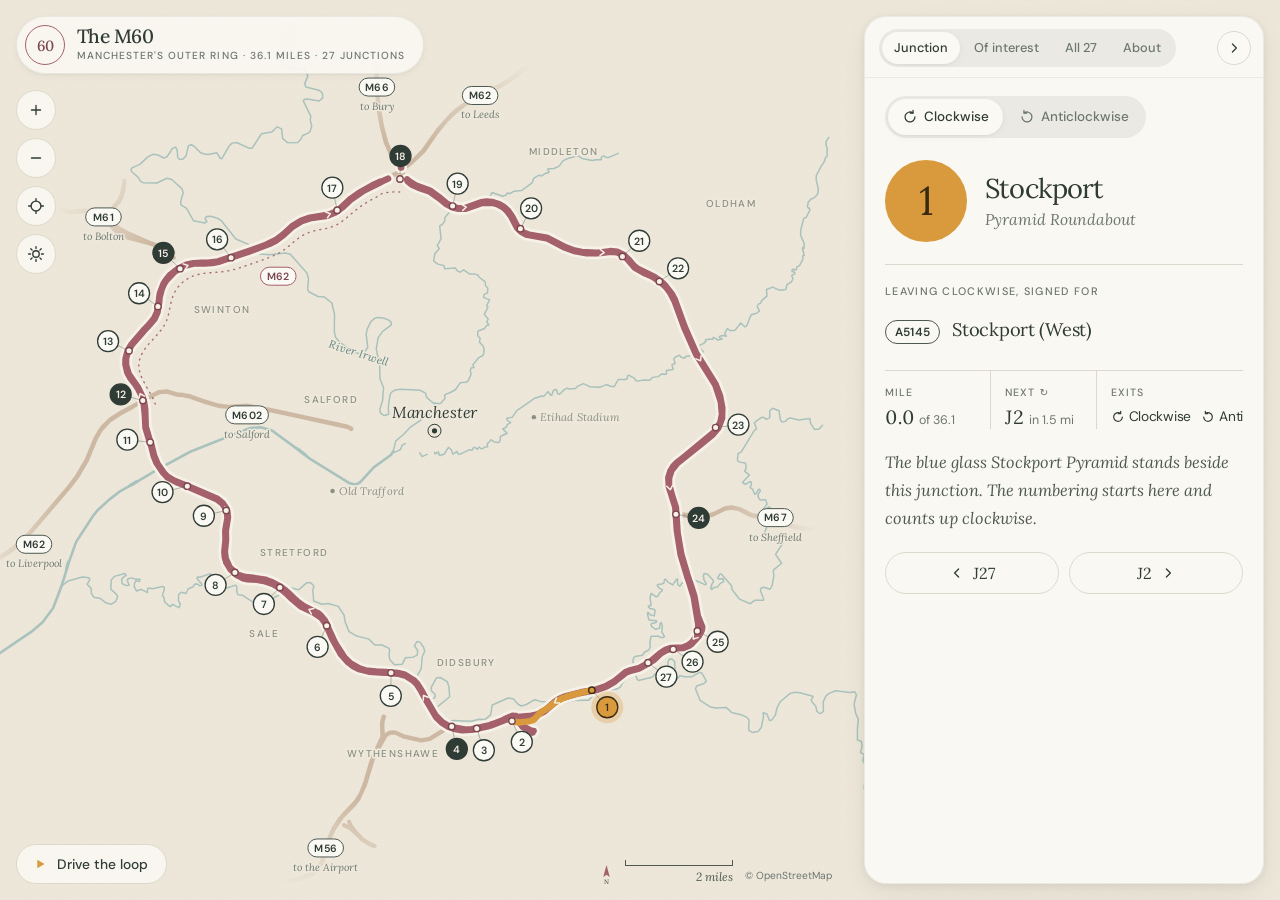
==== commit 287b33ab: "Make the site a single full-window map with a floating panel Drop the header, the page scroll, the f" ====
--- a/index.html
+++ b/index.html
@@ -4,7 +4,7 @@
     <meta charset="utf-8" />
     <meta name="viewport" content="width=device-width, initial-scale=1, viewport-fit=cover" />
     <title>M60 Motorway</title>
-    <meta name="description" content="A map of the M60, Manchester's orbital motorway, with all 27 junctions numbered, where each one goes in both directions, and ways to remember them." />
+    <meta name="description" content="A map of the M60, Manchester's orbital motorway, with all 27 junctions numbered, where each one goes in both directions, and the odd ones worth knowing about." />
     <meta name="theme-color" content="#f5f1e8" media="(prefers-color-scheme: light)" />
     <meta name="theme-color" content="#1a2428" media="(prefers-color-scheme: dark)" />
     <meta property="og:title" content="M60 Motorway, junction by junction" />
@@ -27,57 +27,55 @@
     </script>
   </head>
   <body>
-    <a class="skip-link" href="#junctions">Skip to the junction list</a>
-    <header class="site-header">
-      <a class="identity" href="./" aria-label="M60 Motorway, home">
+    <main class="stage" id="stage">
+      <div class="map-card" id="mapwrap">
+        <svg id="map" role="img" aria-label="Map of the M60 ring around Manchester with its 27 numbered junctions"></svg>
+        <div class="tip" id="tip" hidden></div>
+      </div>
+
+      <header class="float-title">
         <span class="monogram" aria-hidden="true">60</span>
-        <span class="identity-copy">
-          <strong>The M60</strong>
-          <small>Manchester's outer ring road</small>
+        <span class="title-copy">
+          <h1>The M60</h1>
+          <small>Manchester's outer ring · 36.1 miles · 27 junctions</small>
         </span>
-      </a>
-      <div class="header-actions">
-        <a class="round-button" href="#junctions" aria-label="Go to the list of all junctions" title="All junctions">
-          <svg viewBox="0 0 20 20" aria-hidden="true"><path d="M7 5.5h9M7 10h9M7 14.5h9" /><circle cx="3.6" cy="5.5" r=".9" /><circle cx="3.6" cy="10" r=".9" /><circle cx="3.6" cy="14.5" r=".9" /></svg>
-        </a>
+      </header>
+
+      <div class="float-tools">
+        <button class="round-button" id="zin" type="button" aria-label="Zoom in" title="Zoom in"><svg viewBox="0 0 20 20" aria-hidden="true"><path d="M10 5v10M5 10h10" /></svg></button>
+        <button class="round-button" id="zout" type="button" aria-label="Zoom out" title="Zoom out"><svg viewBox="0 0 20 20" aria-hidden="true"><path d="M5 10h10" /></svg></button>
+        <button class="round-button" id="zfit" type="button" aria-label="Show the whole ring" title="Show the whole ring"><svg viewBox="0 0 20 20" aria-hidden="true"><circle cx="10" cy="10" r="5.5" /><path d="M10 1.8v2.4M10 15.8v2.4M1.8 10h2.4M15.8 10h2.4" /></svg></button>
         <button class="round-button theme-toggle" id="theme" type="button" aria-label="Switch colour theme" title="Switch colour theme">
           <svg class="sun" viewBox="0 0 20 20" aria-hidden="true"><circle cx="10" cy="10" r="3.6" /><path d="M10 1.8v2.1M10 16.1v2.1M1.8 10h2.1M16.1 10h2.1M4.2 4.2l1.5 1.5M14.3 14.3l1.5 1.5M4.2 15.8l1.5-1.5M14.3 5.7l1.5-1.5" /></svg>
           <svg class="moon" viewBox="0 0 20 20" aria-hidden="true"><path d="M15.8 12.6A6.6 6.6 0 0 1 7.4 4.2a6.6 6.6 0 1 0 8.4 8.4Z" /></svg>
         </button>
       </div>
-    </header>
 
-    <main class="atlas">
-      <section class="stage" aria-label="Map">
-        <div class="map-card" id="mapwrap">
-          <svg id="map" role="img" aria-label="Map of the M60 ring around Manchester with its 27 numbered junctions"></svg>
-          <div class="map-compass" aria-hidden="true">
-            <svg viewBox="0 0 24 40"><path class="needle" d="M12 4 16 22 12 19 8 22Z" /><text x="12" y="36">N</text></svg>
+      <div class="float-foot">
+        <button class="pill" id="drive" type="button" aria-pressed="false"><svg viewBox="0 0 20 20" aria-hidden="true"><path class="play" d="M7 5.2v9.6L15 10Z" /><path class="stop" d="M6.5 6.5h7v7h-7Z" /></svg><span id="drive-label">Drive the loop</span></button>
+      </div>
+
+      <div class="float-scale" aria-hidden="true">
+        <svg class="north" viewBox="0 0 14 22"><path d="M7 1 10.5 14 7 11.6 3.5 14Z" /><text x="7" y="21.5">N</text></svg>
+        <span class="scale"><span class="bar" id="scale-bar"></span><span id="scale-label">1 mile</span></span>
+        <span class="credit">© OpenStreetMap</span>
+      </div>
+
+      <button class="pill show-panel" id="show-panel" type="button" hidden><svg viewBox="0 0 20 20" aria-hidden="true"><path d="M12 5 7 10l5 5" /></svg>Details</button>
+
+      <aside class="panel" id="panel" aria-label="Junction details">
+        <div class="panel-top">
+          <div class="tabs" role="tablist" aria-label="Panel">
+            <button type="button" role="tab" id="tab-junction" aria-controls="pane-junction" aria-selected="true">Junction</button>
+            <button type="button" role="tab" id="tab-odd" aria-controls="pane-odd" aria-selected="false">Of interest</button>
+            <button type="button" role="tab" id="tab-list" aria-controls="pane-list" aria-selected="false">All 27</button>
+            <button type="button" role="tab" id="tab-about" aria-controls="pane-about" aria-selected="false">About</button>
           </div>
-          <div class="map-zoom">
-            <button class="round-button" id="zin" type="button" aria-label="Zoom in"><svg viewBox="0 0 20 20" aria-hidden="true"><path d="M10 5v10M5 10h10" /></svg></button>
-            <button class="round-button" id="zout" type="button" aria-label="Zoom out"><svg viewBox="0 0 20 20" aria-hidden="true"><path d="M5 10h10" /></svg></button>
-            <button class="round-button" id="zfit" type="button" aria-label="Show the whole ring"><svg viewBox="0 0 20 20" aria-hidden="true"><circle cx="10" cy="10" r="5.5" /><path d="M10 1.8v2.4M10 15.8v2.4M1.8 10h2.4M15.8 10h2.4" /></svg></button>
-          </div>
-          <div class="map-actions">
-            <button class="pill" id="drive" type="button" aria-pressed="false"><svg viewBox="0 0 20 20" aria-hidden="true"><path class="play" d="M7 5.2v9.6L15 10Z" /><path class="stop" d="M6.5 6.5h7v7h-7Z" /></svg><span id="drive-label">Drive the loop</span></button>
-            <button class="pill" id="nums" type="button" aria-pressed="true"><svg viewBox="0 0 20 20" aria-hidden="true"><circle cx="10" cy="10" r="6.5" /><path d="M8.6 7.6 10.4 6.6v6.8" /></svg>Numbers</button>
-          </div>
-          <div class="map-scale" id="scale" aria-hidden="true"><span class="bar" id="scale-bar"></span><span id="scale-label">1 mile</span></div>
-          <div class="tip" id="tip" hidden></div>
+          <button class="round-button small" id="hide-panel" type="button" aria-label="Hide the panel" title="Hide the panel"><svg viewBox="0 0 20 20" aria-hidden="true"><path class="side" d="m8 5 5 5-5 5" /><path class="sheet" d="m5 8 5 5 5-5" /></svg></button>
         </div>
-        <p class="map-note">Drag to move, scroll or pinch to zoom. Arrow keys step round the ring.</p>
-      </section>
 
-      <div class="reader">
-        <section class="intro">
-          <p class="eyebrow">Manchester · 36.1 miles · 27 junctions</p>
-          <h1>The M60, junction by junction</h1>
-          <p class="deck">Manchester's orbital motorway runs right round the city. Its junctions are numbered clockwise from Stockport. Choose one on the map to see where it is and where the signs send you.</p>
-        </section>
-
-        <section class="card detail" aria-label="Selected junction">
-          <div class="detail-top">
+        <div class="panes">
+          <section class="pane" id="pane-junction" role="tabpanel" aria-labelledby="tab-junction">
             <div class="segmented" role="group" aria-label="Direction of travel">
               <button type="button" id="d-cw" aria-pressed="true">
                 <svg viewBox="0 0 20 20" aria-hidden="true"><path d="M16.2 10A6.2 6.2 0 1 1 13.4 4.8" /><path d="M13.8 1.8v3.4h-3.4" /></svg>Clockwise
@@ -86,40 +84,21 @@
                 <svg viewBox="0 0 20 20" aria-hidden="true"><path d="M3.8 10A6.2 6.2 0 1 0 6.6 4.8" /><path d="M6.2 1.8v3.4h3.4" /></svg>Anticlockwise
               </button>
             </div>
-          </div>
-          <div id="detail" aria-live="polite"></div>
-        </section>
+            <div id="detail" aria-live="polite"></div>
+          </section>
 
-        <section class="block" aria-labelledby="hooks-title">
-          <h2 id="hooks-title">Ways to remember</h2>
-          <p class="block-deck">Choose one to light its junctions up on the map.</p>
-          <div class="hook-grid" id="hooks"></div>
-        </section>
+          <section class="pane" id="pane-odd" role="tabpanel" aria-labelledby="tab-odd" hidden>
+            <p class="pane-deck">Quirks, half junctions and landmarks. Choose one to pick its junctions out on the map.</p>
+            <div class="odd-list" id="oddities"></div>
+          </section>
 
-        <section class="block" id="junctions" aria-labelledby="list-title">
-          <h2 id="list-title">All 27 junctions</h2>
-          <div id="list"></div>
-        </section>
+          <section class="pane" id="pane-list" role="tabpanel" aria-labelledby="tab-list" hidden>
+            <div id="list"></div>
+          </section>
 
-        <section class="block about" aria-labelledby="about-title">
-          <h2 id="about-title">About the road</h2>
-          <div class="prose">
-            <p>The M60 is 36.1 miles long and wholly inside Greater Manchester. Its junctions sit on average 1.3 miles apart, close together for a British motorway. Clockwise traffic uses the outer carriageway and anticlockwise traffic the inner one.</p>
-            <p>The oldest part is the Stretford–Eccles bypass, opened in 1960 with the Barton High Level Bridge over the Manchester Ship Canal. The ring was stitched together from parts of the M62, M63 and M66 and renumbered as the M60 in 1998. The last stretch, from J19 to J23, opened in October 2000 and closed the loop.</p>
-            <p>In 2004 the section between J16 and J17 was the busiest road in the country, at about 181,000 vehicles a day. Since 2018 the road from J8 round to J18 has run as a smart motorway with variable speed limits.</p>
-          </div>
-          <dl class="figures">
-            <div><dt>Length</dt><dd>36.1 mi</dd></div>
-            <div><dt>Junctions</dt><dd>27</dd></div>
-            <div><dt>Ring closed</dt><dd>2000</dd></div>
-          </dl>
-        </section>
-      </div>
-    </main>
-
-    <footer class="site-footer">
-      <figure class="scene">
-        <svg viewBox="0 0 1440 260" preserveAspectRatio="xMidYMax slice" role="img" aria-labelledby="scene-desc">
+          <section class="pane about" id="pane-about" role="tabpanel" aria-labelledby="tab-about" hidden>
+            <figure class="scene">
+              <svg viewBox="0 0 1440 260" preserveAspectRatio="xMidYMax slice" role="img" aria-labelledby="scene-desc">
           <desc id="scene-desc">The Barton High Level Bridge at dusk. The M60 crosses the Manchester Ship Canal on a long viaduct, with car lights moving along it and the city skyline beyond. After dark the stars come out and the windows light up.</desc>
           <defs>
             <linearGradient id="sceneSky" x2="0" y2="1"><stop stop-color="var(--sc-sky-0)" /><stop offset=".55" stop-color="var(--sc-sky-1)" /><stop offset="1" stop-color="var(--sc-sky-2)" /></linearGradient>
@@ -169,13 +148,24 @@
             </g>
           </g>
         </svg>
-        <figcaption>The Barton High Level Bridge, where the M60 crosses the Manchester Ship Canal between J10 and J11.</figcaption>
-      </figure>
-      <div class="footer-line">
-        <p>Map data © <a href="https://www.openstreetmap.org/copyright">OpenStreetMap contributors</a>. Destinations and mileages from the <a href="https://en.wikipedia.org/wiki/M60_motorway_(Great_Britain)">Wikipedia junction list</a>; miles for J3, J4, J15 and J25–27 are estimated from the map.</p>
-        <p>m60motorway.com</p>
-      </div>
-    </footer>
+              <figcaption>The Barton High Level Bridge, where the M60 crosses the Manchester Ship Canal between J10 and J11.</figcaption>
+            </figure>
+            <dl class="figures">
+              <div><dt>Length</dt><dd>36.1 mi</dd></div>
+              <div><dt>Junctions</dt><dd>27</dd></div>
+              <div><dt>Ring closed</dt><dd>2000</dd></div>
+            </dl>
+            <div class="prose">
+              <p>The M60 is 36.1 miles long and wholly inside Greater Manchester. Its junctions sit on average 1.3 miles apart, close together for a British motorway, and are numbered clockwise from Stockport. Clockwise traffic uses the outer carriageway and anticlockwise traffic the inner one.</p>
+              <p>The oldest part is the Stretford–Eccles bypass, opened in 1960 with the Barton High Level Bridge over the Manchester Ship Canal. The ring was stitched together from parts of the M62, M63 and M66 and renumbered as the M60 in 1998. The last stretch, from J19 to J23, opened in October 2000 and closed the loop.</p>
+              <p>In 2004 the section between J16 and J17 was the busiest road in the country, at about 181,000 vehicles a day. Since 2018 the road from J8 round to J18 has run as a smart motorway with variable speed limits.</p>
+            </div>
+            <p class="keys">Drag the map to move it, and scroll or pinch to zoom. <kbd>←</kbd> <kbd>→</kbd> step round the ring and <kbd>D</kbd> flips the direction.</p>
+            <p class="credits">Map data © <a href="https://www.openstreetmap.org/copyright">OpenStreetMap contributors</a>. Destinations and mileages from the <a href="https://en.wikipedia.org/wiki/M60_motorway_(Great_Britain)">Wikipedia junction list</a>; miles for J3, J4, J15 and J25–27 are estimated from the map.</p>
+          </section>
+        </div>
+      </aside>
+    </main>
 
     <script src="data/geo.js"></script>
     <script src="data/junctions.js"></script>
--- a/styles.css
+++ b/styles.css
@@ -76,73 +76,79 @@
 
 * { box-sizing: border-box; }
 
-html { scroll-behavior: smooth; }
-@media (prefers-reduced-motion: reduce) { html { scroll-behavior: auto; } }
-
+
+html, body { height: 100%; }
 body {
   margin: 0;
   min-width: 320px;
-  background: var(--paper);
+  overflow: hidden;
+  background: var(--land);
   color: var(--ink);
   font: 400 1rem/1.6 var(--ui);
   -webkit-font-smoothing: antialiased;
-  transition: background-color 0.45s ease, color 0.45s ease;
-}
-
+}
 a, button { -webkit-tap-highlight-color: transparent; }
 button { font: inherit; color: inherit; }
 a { color: inherit; }
 :focus-visible { outline: 2px solid color-mix(in srgb, var(--ink) 45%, transparent); outline-offset: 3px; }
-
-.skip-link { position: absolute; top: -100px; left: 16px; z-index: 40; padding: 10px 14px; border-radius: 10px; background: var(--card); box-shadow: var(--shadow-md); }
-.skip-link:focus { top: 12px; }
-
-.eyebrow, .block-deck, .map-note { margin: 0; }
-.eyebrow {
-  color: var(--muted);
-  font-size: 0.68rem;
-  font-weight: 500;
-  letter-spacing: 0.12em;
-  text-transform: uppercase;
-}
-
-/* ---------- header ---------- */
-.site-header {
-  position: sticky;
-  top: 0;
-  z-index: 30;
+[hidden] { display: none !important; }
+
+.eyebrow { margin: 0; color: var(--muted); font-size: 0.68rem; font-weight: 500; letter-spacing: 0.12em; text-transform: uppercase; }
+
+/* ---------- the stage: a full-window map with things floating over it ---------- */
+/* --inset-r and --inset-b are the space the panel takes, so the map centres in what is left */
+.stage { --gap: 16px; --panel-w: 400px; --inset-r: calc(var(--panel-w) + var(--gap) * 2); --inset-b: 0px; position: fixed; inset: 0; }
+.stage.panel-hidden { --inset-r: 0px; }
+
+.map-card {
+  position: absolute;
+  inset: 0;
+  background-color: var(--land);
+  /* a faint paper grain */
+  background-image: url("data:image/svg+xml,%3Csvg xmlns='http://www.w3.org/2000/svg' width='160' height='160'%3E%3Cfilter id='n'%3E%3CfeTurbulence type='fractalNoise' baseFrequency='.85' numOctaves='2' stitchTiles='stitch'/%3E%3CfeColorMatrix values='0 0 0 0 .35 0 0 0 0 .3 0 0 0 0 .22 0 0 0 .07 0'/%3E%3C/filter%3E%3Crect width='160' height='160' filter='url(%23n)'/%3E%3C/svg%3E");
+}
+#map { display: block; width: 100%; height: 100%; cursor: grab; user-select: none; -webkit-user-select: none; touch-action: none; }
+#map.dragging { cursor: grabbing; }
+
+.glass {
+  background: var(--glass);
+  backdrop-filter: blur(12px) saturate(1.3);
+  -webkit-backdrop-filter: blur(12px) saturate(1.3);
+}
+
+.float-title {
+  position: absolute;
+  top: calc(var(--gap) + env(safe-area-inset-top, 0px));
+  left: var(--gap);
   display: flex;
   align-items: center;
-  justify-content: space-between;
-  gap: 16px;
-  height: 76px;
-  padding: env(safe-area-inset-top, 0px) clamp(16px, 3.4vw, 48px) 0;
-  background: color-mix(in srgb, var(--paper) 86%, transparent);
-  backdrop-filter: blur(14px) saturate(1.3);
-  -webkit-backdrop-filter: blur(14px) saturate(1.3);
-  border-bottom: 1px solid var(--rule-soft);
-}
-
-.identity { display: inline-flex; align-items: center; gap: 14px; text-decoration: none; min-width: 0; }
+  gap: 12px;
+  padding: 8px 18px 8px 8px;
+  border-radius: 999px;
+  border: 1px solid var(--rule-soft);
+  background: var(--glass);
+  backdrop-filter: blur(12px) saturate(1.3);
+  -webkit-backdrop-filter: blur(12px) saturate(1.3);
+  box-shadow: var(--shadow-sm);
+  pointer-events: none;
+}
 .monogram {
   display: grid;
   place-items: center;
   flex: none;
-  width: 42px;
-  height: 42px;
+  width: 40px;
+  height: 40px;
   border-radius: 50%;
   border: 1.5px solid var(--route);
   color: var(--route-deep);
-  font: 500 0.95rem var(--display);
+  font: 500 0.92rem var(--display);
   letter-spacing: -0.04em;
-  transition: transform 0.3s ease, background-color 0.3s ease;
-}
-.identity:hover .monogram { transform: rotate(-12deg); background: color-mix(in srgb, var(--route) 10%, transparent); }
-.identity-copy { display: flex; flex-direction: column; gap: 3px; min-width: 0; }
-.identity-copy strong { font: 500 1.08rem/1.1 var(--display); letter-spacing: -0.025em; }
-.identity-copy small { color: var(--muted); font-size: 0.62rem; font-weight: 500; letter-spacing: 0.1em; text-transform: uppercase; white-space: nowrap; }
-
-.header-actions { display: flex; gap: 10px; }
+}
+.title-copy { display: flex; flex-direction: column; gap: 1px; min-width: 0; }
+.title-copy h1 { margin: 0; font: 500 1.2rem/1.15 var(--display); letter-spacing: -0.03em; }
+.title-copy small { color: var(--muted); font-size: 0.64rem; font-weight: 500; letter-spacing: 0.1em; text-transform: uppercase; white-space: nowrap; }
+
+.float-tools { position: absolute; top: calc(var(--gap) + 74px + env(safe-area-inset-top, 0px)); left: var(--gap); display: flex; flex-direction: column; gap: 8px; }
 .round-button {
   display: grid;
   place-items: center;
@@ -152,68 +158,33 @@
   border: 1px solid var(--rule);
   border-radius: 50%;
   background: var(--glass);
+  backdrop-filter: blur(12px);
+  -webkit-backdrop-filter: blur(12px);
   color: var(--ink);
   cursor: pointer;
-  text-decoration: none;
   transition: transform 0.2s ease, background-color 0.2s ease, box-shadow 0.2s ease;
 }
 .round-button:hover { transform: translateY(-1px); box-shadow: var(--shadow-sm); background: var(--card); }
 .round-button svg { width: 18px; height: 18px; fill: none; stroke: currentColor; stroke-width: 1.5; stroke-linecap: round; stroke-linejoin: round; }
-.round-button svg circle[r=".9"] { fill: currentColor; stroke: none; }
+.round-button.small { width: 34px; height: 34px; flex: none; }
+.round-button.small svg { width: 16px; height: 16px; }
 .theme-toggle .moon { display: none; }
 [data-theme="dark"] .theme-toggle .sun { display: none; }
 [data-theme="dark"] .theme-toggle .moon { display: block; }
 
-/* ---------- layout ---------- */
-.atlas {
-  display: grid;
-  grid-template-columns: minmax(0, 1fr) minmax(360px, 460px);
-  gap: clamp(24px, 3.4vw, 56px);
-  max-width: 1560px;
-  margin: 0 auto;
-  padding: 24px clamp(16px, 3.4vw, 48px) 72px;
-  align-items: start;
-}
-
-.stage { position: sticky; top: 96px; display: flex; flex-direction: column; gap: 10px; }
-.map-card {
-  position: relative;
-  height: calc(100svh - 96px - 56px);
-  min-height: 520px;
-  border-radius: 22px;
-  overflow: hidden;
-  border: 1px solid var(--rule);
-  box-shadow: var(--shadow-sm);
-  background-color: var(--land);
-  /* a faint paper grain */
-  background-image: url("data:image/svg+xml,%3Csvg xmlns='http://www.w3.org/2000/svg' width='160' height='160'%3E%3Cfilter id='n'%3E%3CfeTurbulence type='fractalNoise' baseFrequency='.85' numOctaves='2' stitchTiles='stitch'/%3E%3CfeColorMatrix values='0 0 0 0 .35 0 0 0 0 .3 0 0 0 0 .22 0 0 0 .07 0'/%3E%3C/filter%3E%3Crect width='160' height='160' filter='url(%23n)'/%3E%3C/svg%3E");
-}
-.map-note { color: var(--muted); font-size: 0.78rem; padding-inline: 6px; }
-
-#map { display: block; width: 100%; height: 100%; cursor: grab; user-select: none; -webkit-user-select: none; touch-action: pan-y; }
-#map.dragging { cursor: grabbing; }
-
-.map-compass { position: absolute; top: 18px; left: 18px; width: 22px; pointer-events: none; }
-.map-compass svg { display: block; width: 100%; }
-.map-compass .needle { fill: var(--route); }
-.map-compass text { fill: var(--ink-mid); font: 500 11px var(--display); text-anchor: middle; }
-
-.map-zoom { position: absolute; top: 14px; right: 14px; display: flex; flex-direction: column; gap: 8px; }
-.map-zoom .round-button { width: 38px; height: 38px; backdrop-filter: blur(8px); -webkit-backdrop-filter: blur(8px); }
-
-.map-actions { position: absolute; left: 14px; bottom: 14px; display: flex; flex-wrap: wrap; gap: 8px; }
+.float-foot { position: absolute; left: var(--gap); bottom: calc(var(--gap) + var(--inset-b) + env(safe-area-inset-bottom, 0px)); display: flex; gap: 8px; }
 .pill {
   display: inline-flex;
   align-items: center;
   gap: 8px;
-  height: 38px;
-  padding: 0 16px 0 12px;
+  height: 40px;
+  padding: 0 18px 0 14px;
   border: 1px solid var(--rule);
   border-radius: 999px;
   background: var(--glass);
-  backdrop-filter: blur(8px);
-  -webkit-backdrop-filter: blur(8px);
-  font-size: 0.84rem;
+  backdrop-filter: blur(12px);
+  -webkit-backdrop-filter: blur(12px);
+  font-size: 0.86rem;
   font-weight: 500;
   cursor: pointer;
   transition: transform 0.2s ease, background-color 0.2s ease, box-shadow 0.2s ease;
@@ -224,11 +195,26 @@
 #drive .stop { display: none; }
 #drive[aria-pressed="true"] .play { display: none; }
 #drive[aria-pressed="true"] .stop { display: block; }
-#nums[aria-pressed="false"] { color: var(--muted); }
-#nums[aria-pressed="false"] svg path { opacity: 0; }
-
-.map-scale { position: absolute; right: 18px; bottom: 20px; display: flex; flex-direction: column; align-items: flex-end; gap: 4px; color: var(--ink-mid); font: italic 400 0.74rem var(--display); pointer-events: none; }
-.map-scale .bar { display: block; height: 6px; border: 1.5px solid var(--ink-mid); border-top: 0; }
+
+.float-scale {
+  position: absolute;
+  right: calc(var(--inset-r) + var(--gap));
+  bottom: calc(var(--gap) + var(--inset-b) + env(safe-area-inset-bottom, 0px));
+  display: flex;
+  align-items: flex-end;
+  gap: 12px;
+  color: var(--ink-mid);
+  pointer-events: none;
+  transition: right 0.3s ease;
+}
+.float-scale .north { width: 13px; }
+.float-scale .north path { fill: var(--route); }
+.float-scale .north text { fill: var(--ink-mid); font: 500 7px var(--display); text-anchor: middle; }
+.float-scale .scale { display: flex; flex-direction: column; align-items: flex-end; gap: 3px; font: italic 400 0.74rem var(--display); }
+.float-scale .bar { display: block; height: 6px; border: 1.5px solid var(--ink-mid); border-top: 0; }
+.float-scale .credit { font-size: 0.64rem; color: var(--muted); }
+
+.show-panel { position: absolute; top: calc(var(--gap) + env(safe-area-inset-top, 0px)); right: var(--gap); }
 
 .tip {
   position: absolute;
@@ -288,13 +274,39 @@
 .car .halo { fill: var(--gold); opacity: 0.3; }
 .car .dot { fill: var(--gold); stroke: var(--card); stroke-width: 2; }
 
-/* ---------- reader column ---------- */
-.reader { display: flex; flex-direction: column; gap: 40px; min-width: 0; padding-top: 8px; }
-.intro h1 { margin: 14px 0 14px; font: 400 clamp(2.1rem, 3.4vw, 3rem)/1.1 var(--display); letter-spacing: -0.04em; text-wrap: balance; }
-.deck { margin: 0; color: var(--ink-mid); font-size: 1.02rem; line-height: 1.7; max-width: 62ch; }
-
-.card { position: relative; border-radius: 22px; background: var(--card); border: 1px solid var(--rule-soft); box-shadow: var(--shadow-sm); padding: 22px 24px 24px; overflow: hidden; }
-.card::after { content: ""; position: absolute; top: -48px; right: -48px; width: 130px; height: 130px; border-radius: 50%; background: color-mix(in srgb, var(--route) 5%, transparent); pointer-events: none; }
+
+/* ---------- the panel ---------- */
+.panel {
+  position: absolute;
+  top: calc(var(--gap) + env(safe-area-inset-top, 0px));
+  right: var(--gap);
+  bottom: calc(var(--gap) + env(safe-area-inset-bottom, 0px));
+  width: var(--panel-w);
+  display: flex;
+  flex-direction: column;
+  border-radius: 22px;
+  border: 1px solid var(--rule-soft);
+  background: color-mix(in srgb, var(--card) 94%, transparent);
+  backdrop-filter: blur(16px) saturate(1.3);
+  -webkit-backdrop-filter: blur(16px) saturate(1.3);
+  box-shadow: var(--shadow-md);
+  overflow: hidden;
+  transition: transform 0.35s cubic-bezier(0.2, 0.8, 0.2, 1), opacity 0.25s ease;
+}
+.panel-hidden .panel { transform: translateX(calc(100% + var(--gap) * 2)); opacity: 0; pointer-events: none; }
+@media (prefers-reduced-motion: reduce) { .panel, .float-scale { transition: none; } }
+
+.panel-top { display: flex; align-items: center; justify-content: space-between; gap: 8px; padding: 12px 12px 10px 14px; border-bottom: 1px solid var(--rule-soft); }
+.tabs { display: flex; gap: 2px; padding: 3px; border-radius: 999px; background: var(--rule-soft); min-width: 0; overflow-x: auto; scrollbar-width: none; }
+.tabs::-webkit-scrollbar { display: none; }
+.tabs button { flex: none; border: 0; border-radius: 999px; background: transparent; padding: 6px 12px; font-size: 0.8rem; font-weight: 500; color: var(--muted); cursor: pointer; white-space: nowrap; transition: background-color 0.15s ease, color 0.15s ease, box-shadow 0.15s ease; }
+.tabs button[aria-selected="true"] { background: var(--card); color: var(--ink); box-shadow: var(--shadow-sm); }
+[data-theme="dark"] .tabs button[aria-selected="true"] { background: var(--paper); }
+#hide-panel .sheet { display: none; }
+
+.panes { flex: 1; min-height: 0; overflow: hidden auto; overscroll-behavior: contain; scrollbar-width: thin; }
+.pane { padding: 18px 20px 22px; }
+.pane-deck { margin: 0 0 14px; color: var(--muted); font-size: 0.86rem; line-height: 1.55; }
 
 .segmented { display: inline-flex; gap: 2px; padding: 3px; border-radius: 999px; background: var(--rule-soft); }
 .segmented button { display: inline-flex; align-items: center; gap: 6px; border: 0; border-radius: 999px; background: transparent; padding: 7px 14px; font-size: 0.84rem; font-weight: 500; color: var(--muted); cursor: pointer; transition: background-color 0.15s ease, color 0.15s ease, box-shadow 0.15s ease; }
@@ -329,7 +341,7 @@
 .exits .no { color: var(--muted); text-decoration: line-through; text-decoration-color: color-mix(in srgb, var(--muted) 60%, transparent); }
 .exits svg { width: 14px; height: 14px; fill: none; stroke: currentColor; stroke-width: 1.7; stroke-linecap: round; stroke-linejoin: round; }
 
-.hook { margin: 20px 0 0; font: italic 400 1.02rem/1.7 var(--display); color: var(--ink-mid); }
+.note { margin: 20px 0 0; font: italic 400 1.02rem/1.7 var(--display); color: var(--ink-mid); }
 
 .step { display: flex; gap: 10px; margin-top: 20px; }
 .step button { flex: 1; display: inline-flex; align-items: center; justify-content: center; gap: 8px; height: 42px; border: 1px solid var(--rule); border-radius: 999px; background: transparent; font-size: 0.88rem; font-weight: 500; cursor: pointer; transition: transform 0.15s ease, background-color 0.15s ease, box-shadow 0.15s ease; }
@@ -337,11 +349,9 @@
 .step .n { font: 400 1rem var(--display); }
 .step svg { width: 16px; height: 16px; fill: none; stroke: currentColor; stroke-width: 1.6; stroke-linecap: round; stroke-linejoin: round; }
 
-.block h2 { margin: 0; font: 400 1.7rem/1.2 var(--display); letter-spacing: -0.03em; }
-.block-deck { margin-top: 6px; color: var(--muted); font-size: 0.92rem; }
-
-.hook-grid { display: grid; grid-template-columns: repeat(2, minmax(0, 1fr)); gap: 12px; margin-top: 18px; }
-.hook-card {
+
+.odd-list { display: flex; flex-direction: column; gap: 10px; }
+.odd-card {
   position: relative;
   display: flex;
   flex-direction: column;
@@ -355,13 +365,14 @@
   overflow: hidden;
   transition: transform 0.2s ease, box-shadow 0.2s ease, border-color 0.2s ease;
 }
-.hook-card:hover { transform: translateY(-3px); box-shadow: var(--shadow-md); }
-.hook-card[aria-pressed="true"] { border-color: var(--gold); box-shadow: 0 0 0 1px var(--gold), var(--shadow-md); }
-.hook-card .fig { font: 400 1.08rem/1.25 var(--display); letter-spacing: -0.01em; font-variant-numeric: lining-nums; color: var(--route-deep); }
-.hook-card .t { font-size: 0.86rem; font-weight: 600; }
-.hook-card .x { color: var(--ink-mid); font-size: 0.8rem; line-height: 1.5; }
+.odd-card:hover { transform: translateY(-3px); box-shadow: var(--shadow-md); }
+.odd-card[aria-pressed="true"] { border-color: var(--gold); box-shadow: 0 0 0 1px var(--gold), var(--shadow-md); }
+.odd-card .fig { font: 400 1.08rem/1.25 var(--display); letter-spacing: -0.01em; font-variant-numeric: lining-nums; color: var(--route-deep); }
+.odd-card .t { font-size: 0.86rem; font-weight: 600; }
+.odd-card .x { color: var(--ink-mid); font-size: 0.8rem; line-height: 1.5; }
 .tone-cream { background: var(--tone-cream); } .tone-sage { background: var(--tone-sage); } .tone-sky { background: var(--tone-sky); } .tone-rose { background: var(--tone-rose); }
 .tone-lavender { background: var(--tone-lavender); } .tone-amber { background: var(--tone-amber); } .tone-slate { background: var(--tone-slate); } .tone-mint { background: var(--tone-mint); }
+
 
 .stretch { margin-top: 26px; }
 .stretch-head { display: flex; justify-content: space-between; gap: 12px; padding-bottom: 8px; border-bottom: 1px solid var(--rule); }
@@ -389,17 +400,16 @@
 .jrow .where { font: 400 1.04rem/1.3 var(--display); letter-spacing: -0.015em; }
 .jrow .roads { color: var(--muted); font-size: 0.76rem; white-space: nowrap; }
 
+
 .prose p { margin: 16px 0 0; font: 400 1rem/1.8 var(--display); color: var(--ink-mid); }
 .figures { display: grid; grid-template-columns: repeat(3, 1fr); gap: 12px; margin: 24px 0 0; }
 .figures div { padding: 14px 16px; border-radius: 16px; background: var(--card); border: 1px solid var(--rule-soft); }
 .figures dt { color: var(--muted); font-size: 0.66rem; font-weight: 500; letter-spacing: 0.1em; text-transform: uppercase; }
 .figures dd { margin: 4px 0 0; font: 400 1.5rem/1.1 var(--display); letter-spacing: -0.03em; font-variant-numeric: lining-nums; }
 
-/* ---------- footer scene ---------- */
-.site-footer { margin-top: 24px; }
-.scene { position: relative; margin: 0; }
-.scene svg { display: block; width: 100%; height: clamp(170px, 20vw, 280px); }
-.scene figcaption { position: absolute; left: clamp(16px, 3.4vw, 48px); top: 18px; max-width: 36ch; color: var(--muted); font: italic 400 0.86rem/1.5 var(--display); }
+.scene { position: relative; margin: -18px -20px 0; }
+.scene svg { display: block; width: 100%; height: 170px; }
+.scene figcaption { padding: 10px 20px 0; color: var(--muted); font: italic 400 0.84rem/1.5 var(--display); }
 .scene-stars circle { fill: #fff; opacity: 0; transition: opacity 0.8s ease; }
 [data-theme="dark"] .scene-stars circle { opacity: 0.8; }
 .scene-sun { transition: transform 0.8s ease; }
@@ -425,31 +435,50 @@
   @keyframes beacon { 50% { opacity: 0.2; } }
 }
 
-.footer-line { display: flex; flex-wrap: wrap; justify-content: space-between; gap: 8px 24px; padding: 18px clamp(16px, 3.4vw, 48px) calc(22px + env(safe-area-inset-bottom, 0px)); background: var(--sc-water-1); color: color-mix(in srgb, #fff 78%, var(--sc-water-1)); font-size: 0.74rem; }
-.footer-line p { margin: 0; max-width: 90ch; }
-.footer-line a { text-underline-offset: 3px; }
-
-/* ---------- smaller screens ---------- */
-@media (max-width: 1020px) {
-  .atlas { grid-template-columns: minmax(0, 1fr); padding-top: 16px; gap: 28px; }
-  .stage { position: static; }
-  .map-card { height: auto; min-height: 0; aspect-ratio: 1 / 1.04; max-height: 82svh; }
-  .reader { order: -1; display: contents; }
-  .intro { order: -2; }
-  .stage { order: -1; }
-}
-@media (max-width: 640px) {
-  .site-header { height: 64px; }
-  .identity-copy small { display: none; }
-  .map-card { border-radius: 18px; }
-  .card { padding: 18px 18px 20px; border-radius: 18px; }
-  .jnum-big { width: 66px; height: 66px; font-size: 2rem; }
-  .jhead h2 { font-size: 1.4rem; }
-  .hook-grid { grid-template-columns: minmax(0, 1fr); }
+.about .figures { margin-top: 18px; }
+.about .figures div { padding: 10px 12px; }
+.about .figures dd { font-size: 1.2rem; }
+.about .prose p { font-size: 0.95rem; line-height: 1.75; }
+.keys, .credits { margin: 16px 0 0; color: var(--muted); font-size: 0.78rem; line-height: 1.6; }
+.credits a { text-underline-offset: 3px; }
+kbd { font: 500 0.72rem var(--ui); border: 1px solid var(--rule); border-bottom-width: 2px; border-radius: 5px; padding: 0 5px; background: var(--card); }
+
+/* ---------- phones: the panel becomes a bottom sheet ---------- */
+@media (max-width: 720px) {
+  .stage { --gap: 10px; --inset-r: 0px; --inset-b: 46svh; }
+  .stage.panel-hidden { --inset-b: 58px; }
+  .float-title { padding: 6px 14px 6px 6px; gap: 10px; }
+  .monogram { width: 34px; height: 34px; font-size: 0.8rem; }
+  .title-copy h1 { font-size: 1.05rem; }
+  .float-tools { top: calc(var(--gap) + 1px + env(safe-area-inset-top, 0px)); left: auto; right: var(--gap); flex-direction: row; gap: 6px; }
+  .round-button { width: 36px; height: 36px; }
+  .float-scale { display: none; }
+  .title-copy small { display: none; }
+  .float-foot { top: calc(var(--gap) + 1px + env(safe-area-inset-top, 0px)); bottom: auto; left: auto; right: calc(var(--gap) + 168px); }
+  #drive { width: 36px; height: 36px; padding: 0; justify-content: center; }
+  #drive-label { position: absolute; width: 1px; height: 1px; overflow: hidden; clip: rect(0 0 0 0); white-space: nowrap; }
+  .panel {
+    top: auto;
+    left: 0;
+    right: 0;
+    bottom: 0;
+    width: auto;
+    height: 46svh;
+    border-radius: 22px 22px 0 0;
+    border-bottom: 0;
+    padding-bottom: env(safe-area-inset-bottom, 0px);
+  }
+  .panel-hidden .panel { transform: translateY(calc(100% - 58px - env(safe-area-inset-bottom, 0px))); opacity: 1; pointer-events: auto; }
+  .panel-hidden .panes { visibility: hidden; }
+  .show-panel { display: none !important; }
+  #hide-panel .side { display: none; }
+  #hide-panel .sheet { display: block; }
+  .panel-hidden #hide-panel svg { transform: rotate(180deg); }
+  .pane { padding: 16px 16px 20px; }
+  .scene { margin: -16px -16px 0; }
+  .jnum-big { width: 60px; height: 60px; font-size: 1.8rem; }
+  .jhead { margin-top: 16px; gap: 14px; }
+  .jhead h2 { font-size: 1.35rem; }
+  .facts dd { font-size: 1.05rem; }
   .jrow .roads { display: none; }
-  .facts dd { font-size: 1.05rem; }
-  .pill { height: 34px; padding: 0 12px 0 10px; font-size: 0.78rem; }
-  .map-zoom .round-button { width: 34px; height: 34px; }
-  .map-scale { bottom: 58px; }
-  .scene figcaption { position: static; padding: 0 16px 10px; }
-}
+}
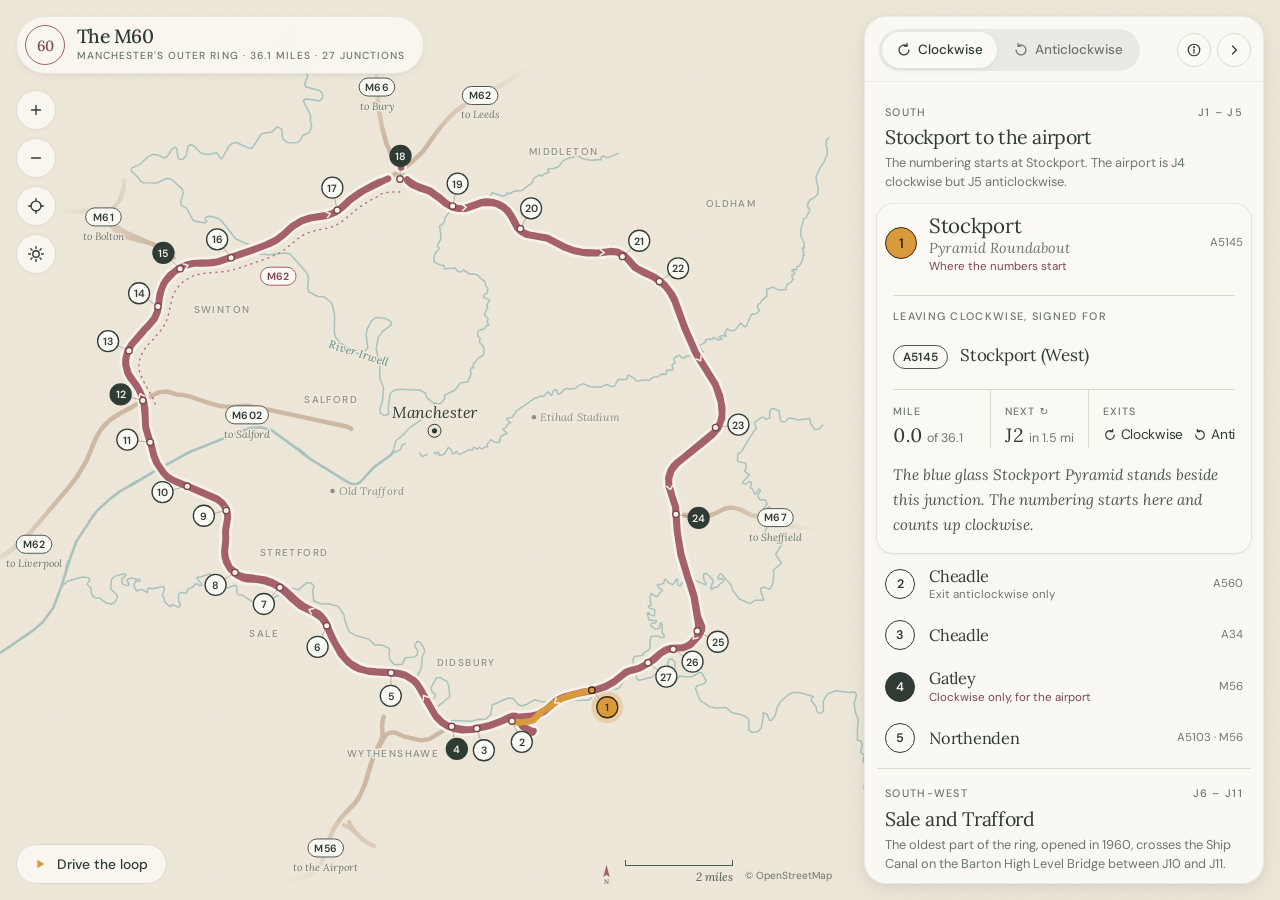
==== commit 4a287913: "Turn the panel into one list of the ring Replace the Junction / Of interest / All 27 / About tabs wi" ====
--- a/index.html
+++ b/index.html
@@ -63,40 +63,29 @@
 
       <button class="pill show-panel" id="show-panel" type="button" hidden><svg viewBox="0 0 20 20" aria-hidden="true"><path d="M12 5 7 10l5 5" /></svg>Details</button>
 
-      <aside class="panel" id="panel" aria-label="Junction details">
+      <aside class="panel" id="panel" aria-label="Junctions">
         <div class="panel-top">
-          <div class="tabs" role="tablist" aria-label="Panel">
-            <button type="button" role="tab" id="tab-junction" aria-controls="pane-junction" aria-selected="true">Junction</button>
-            <button type="button" role="tab" id="tab-odd" aria-controls="pane-odd" aria-selected="false">Of interest</button>
-            <button type="button" role="tab" id="tab-list" aria-controls="pane-list" aria-selected="false">All 27</button>
-            <button type="button" role="tab" id="tab-about" aria-controls="pane-about" aria-selected="false">About</button>
+          <div class="segmented" role="group" aria-label="Direction of travel">
+            <button type="button" id="d-cw" aria-pressed="true">
+              <svg viewBox="0 0 20 20" aria-hidden="true"><path d="M16.2 10A6.2 6.2 0 1 1 13.4 4.8" /><path d="M13.8 1.8v3.4h-3.4" /></svg>Clockwise
+            </button>
+            <button type="button" id="d-acw" aria-pressed="false">
+              <svg viewBox="0 0 20 20" aria-hidden="true"><path d="M3.8 10A6.2 6.2 0 1 0 6.6 4.8" /><path d="M6.2 1.8v3.4h3.4" /></svg>Anticlockwise
+            </button>
           </div>
-          <button class="round-button small" id="hide-panel" type="button" aria-label="Hide the panel" title="Hide the panel"><svg viewBox="0 0 20 20" aria-hidden="true"><path class="side" d="m8 5 5 5-5 5" /><path class="sheet" d="m5 8 5 5 5-5" /></svg></button>
+          <div class="panel-actions">
+            <button class="round-button small" id="about-btn" type="button" aria-pressed="false" aria-label="About the M60" title="About the M60"><svg viewBox="0 0 20 20" aria-hidden="true"><circle cx="10" cy="10" r="7.2" /><path d="M10 9v5" /><circle class="dot" cx="10" cy="6.3" r=".6" /></svg></button>
+            <button class="round-button small" id="hide-panel" type="button" aria-label="Hide the panel" title="Hide the panel"><svg viewBox="0 0 20 20" aria-hidden="true"><path class="side" d="m8 5 5 5-5 5" /><path class="sheet" d="m5 8 5 5 5-5" /></svg></button>
+          </div>
         </div>
 
         <div class="panes">
-          <section class="pane" id="pane-junction" role="tabpanel" aria-labelledby="tab-junction">
-            <div class="segmented" role="group" aria-label="Direction of travel">
-              <button type="button" id="d-cw" aria-pressed="true">
-                <svg viewBox="0 0 20 20" aria-hidden="true"><path d="M16.2 10A6.2 6.2 0 1 1 13.4 4.8" /><path d="M13.8 1.8v3.4h-3.4" /></svg>Clockwise
-              </button>
-              <button type="button" id="d-acw" aria-pressed="false">
-                <svg viewBox="0 0 20 20" aria-hidden="true"><path d="M3.8 10A6.2 6.2 0 1 0 6.6 4.8" /><path d="M6.2 1.8v3.4h3.4" /></svg>Anticlockwise
-              </button>
-            </div>
-            <div id="detail" aria-live="polite"></div>
-          </section>
-
-          <section class="pane" id="pane-odd" role="tabpanel" aria-labelledby="tab-odd" hidden>
-            <p class="pane-deck">Quirks, half junctions and landmarks. Choose one to pick its junctions out on the map.</p>
-            <div class="odd-list" id="oddities"></div>
-          </section>
-
-          <section class="pane" id="pane-list" role="tabpanel" aria-labelledby="tab-list" hidden>
+          <section class="pane" id="pane-ring" aria-label="The junctions">
             <div id="list"></div>
           </section>
 
-          <section class="pane about" id="pane-about" role="tabpanel" aria-labelledby="tab-about" hidden>
+          <section class="pane about" id="pane-about" aria-label="About the M60" hidden>
+            <button type="button" class="back" id="about-back"><svg viewBox="0 0 20 20" aria-hidden="true"><path d="M12 5 7 10l5 5" /></svg>All junctions</button>
             <figure class="scene">
               <svg viewBox="0 0 1440 260" preserveAspectRatio="xMidYMax slice" role="img" aria-labelledby="scene-desc">
           <desc id="scene-desc">The Barton High Level Bridge at dusk. The M60 crosses the Manchester Ship Canal on a long viaduct, with car lights moving along it and the city skyline beyond. After dark the stars come out and the windows light up.</desc>
--- a/styles.css
+++ b/styles.css
@@ -297,16 +297,55 @@
 @media (prefers-reduced-motion: reduce) { .panel, .float-scale { transition: none; } }
 
 .panel-top { display: flex; align-items: center; justify-content: space-between; gap: 8px; padding: 12px 12px 10px 14px; border-bottom: 1px solid var(--rule-soft); }
-.tabs { display: flex; gap: 2px; padding: 3px; border-radius: 999px; background: var(--rule-soft); min-width: 0; overflow-x: auto; scrollbar-width: none; }
-.tabs::-webkit-scrollbar { display: none; }
-.tabs button { flex: none; border: 0; border-radius: 999px; background: transparent; padding: 6px 12px; font-size: 0.8rem; font-weight: 500; color: var(--muted); cursor: pointer; white-space: nowrap; transition: background-color 0.15s ease, color 0.15s ease, box-shadow 0.15s ease; }
-.tabs button[aria-selected="true"] { background: var(--card); color: var(--ink); box-shadow: var(--shadow-sm); }
-[data-theme="dark"] .tabs button[aria-selected="true"] { background: var(--paper); }
 #hide-panel .sheet { display: none; }
+.panel-top .segmented { flex: none; }
+.panel-actions { display: flex; gap: 6px; }
+#about-btn .dot { fill: currentColor; }
+#about-btn[aria-pressed="true"] { background: var(--ink); color: var(--paper); border-color: var(--ink); }
 
 .panes { flex: 1; min-height: 0; overflow: hidden auto; overscroll-behavior: contain; scrollbar-width: thin; }
-.pane { padding: 18px 20px 22px; }
-.pane-deck { margin: 0 0 14px; color: var(--muted); font-size: 0.86rem; line-height: 1.55; }
+.pane { padding: 6px 12px 22px; }
+.pane.about { position: relative; padding: 18px 20px 22px; }
+
+/* the ring, stretch by stretch */
+.stretch + .stretch { margin-top: 6px; border-top: 1px solid var(--rule); }
+.stretch-head { padding: 16px 8px 8px; }
+.stretch-head .eyebrow { display: flex; justify-content: space-between; gap: 12px; }
+.stretch-head h2 { margin: 4px 0 0; font: 400 1.22rem/1.25 var(--display); letter-spacing: -0.02em; }
+.stretch-note { margin: 4px 0 0; color: var(--muted); font-size: 0.8rem; line-height: 1.5; }
+
+.jitem { border-radius: 16px; transition: background-color 0.2s ease, box-shadow 0.2s ease; }
+.jitem.open { background: var(--card); box-shadow: var(--shadow-sm), 0 0 0 1px var(--rule-soft); margin: 4px 0; }
+[data-theme="dark"] .jitem.open { background: var(--paper); }
+.jrow {
+  display: grid;
+  grid-template-columns: 32px minmax(0, 1fr) auto;
+  gap: 12px;
+  align-items: center;
+  width: 100%;
+  padding: 9px 8px;
+  border: 0;
+  background: transparent;
+  text-align: left;
+  cursor: pointer;
+  border-radius: 14px;
+}
+.jitem:not(.open) .jrow:hover { background: color-mix(in srgb, var(--gold) 9%, transparent); }
+.jrow .num { display: grid; place-items: center; width: 30px; height: 30px; border-radius: 50%; border: 1.2px solid var(--ink); font: 600 0.78rem var(--ui); font-variant-numeric: tabular-nums; }
+.jrow .num.mw { background: var(--ink); color: var(--paper); }
+.jitem.open .num { width: 32px; height: 32px; background: var(--gold); border-color: var(--gold-ink); color: var(--gold-ink); font-size: 0.86rem; }
+.jrow .where { display: flex; flex-direction: column; min-width: 0; }
+.jrow .place { font: 400 1.02rem/1.3 var(--display); letter-spacing: -0.015em; }
+.jitem.open .place { font-size: 1.28rem; }
+.jrow .tag { color: var(--muted); font-size: 0.72rem; line-height: 1.35; }
+.jrow .tag.odd { color: var(--route-deep); }
+.jrow .roads { color: var(--muted); font-size: 0.72rem; white-space: nowrap; }
+
+.jbody { padding: 0 16px 16px; }
+.jrow .aka { color: var(--muted); font: italic 400 0.9rem/1.35 var(--display); }
+
+.back { position: absolute; z-index: 2; top: 12px; left: 14px; display: inline-flex; align-items: center; gap: 4px; height: 32px; padding: 0 12px 0 8px; border: 1px solid var(--rule); border-radius: 999px; background: var(--glass); backdrop-filter: blur(8px); -webkit-backdrop-filter: blur(8px); font-size: 0.8rem; font-weight: 500; cursor: pointer; }
+.back svg { width: 16px; height: 16px; fill: none; stroke: currentColor; stroke-width: 1.6; stroke-linecap: round; stroke-linejoin: round; }
 
 .segmented { display: inline-flex; gap: 2px; padding: 3px; border-radius: 999px; background: var(--rule-soft); }
 .segmented button { display: inline-flex; align-items: center; gap: 6px; border: 0; border-radius: 999px; background: transparent; padding: 7px 14px; font-size: 0.84rem; font-weight: 500; color: var(--muted); cursor: pointer; transition: background-color 0.15s ease, color 0.15s ease, box-shadow 0.15s ease; }
@@ -314,23 +353,19 @@
 [data-theme="dark"] .segmented button[aria-pressed="true"] { background: var(--paper); }
 .segmented svg { width: 16px; height: 16px; fill: none; stroke: currentColor; stroke-width: 1.6; stroke-linecap: round; stroke-linejoin: round; }
 
-.jhead { display: grid; grid-template-columns: auto 1fr; gap: 18px; align-items: center; margin-top: 22px; }
-.jnum-big { display: grid; place-items: center; width: 82px; height: 82px; border-radius: 50%; background: var(--gold); color: var(--gold-ink); font: 400 2.5rem/1 var(--display); letter-spacing: -0.04em; font-variant-numeric: lining-nums; }
-.jhead h2 { margin: 0; font: 400 1.7rem/1.15 var(--display); letter-spacing: -0.03em; text-wrap: balance; }
-.jhead .aka { margin: 4px 0 0; color: var(--muted); font: italic 400 0.98rem var(--display); }
-
-.signs { margin-top: 22px; padding-top: 18px; border-top: 1px solid var(--rule); }
+
+.signs { margin-top: 12px; padding-top: 12px; border-top: 1px solid var(--rule); }
 .signs .eyebrow { margin-bottom: 12px; }
 .sign-row { display: flex; align-items: baseline; gap: 12px; padding: 6px 0; }
 .sign-row + .sign-row { border-top: 1px dashed var(--rule); }
 .chips { display: inline-flex; gap: 5px; flex: none; }
 .chip { display: inline-block; min-width: 42px; padding: 2px 9px 1px; border-radius: 999px; font: 600 0.74rem/1.6 var(--ui); text-align: center; letter-spacing: 0.02em; border: 1px solid var(--ink-mid); color: var(--ink); }
 .chip.m { background: var(--ink); color: var(--paper); border-color: var(--ink); }
-.places { font: 400 1.14rem/1.35 var(--display); letter-spacing: -0.015em; }
+.places { font: 400 1.06rem/1.35 var(--display); letter-spacing: -0.015em; }
 .no-exit { margin: 0; font: italic 400 1.05rem/1.5 var(--display); color: var(--ink-mid); }
 .no-exit span { display: block; margin-top: 4px; font: 400 0.88rem/1.5 var(--ui); font-style: normal; color: var(--muted); }
 
-.facts { display: grid; grid-template-columns: repeat(3, 1fr); margin: 20px 0 0; border-top: 1px solid var(--rule); }
+.facts { display: grid; grid-template-columns: repeat(3, 1fr); margin: 14px 0 0; border-top: 1px solid var(--rule); }
 .facts div { padding: 14px 0 0; }
 .facts div + div { padding-left: 14px; border-left: 1px solid var(--rule); }
 .facts dt { color: var(--muted); font-size: 0.66rem; font-weight: 500; letter-spacing: 0.1em; text-transform: uppercase; }
@@ -341,64 +376,12 @@
 .exits .no { color: var(--muted); text-decoration: line-through; text-decoration-color: color-mix(in srgb, var(--muted) 60%, transparent); }
 .exits svg { width: 14px; height: 14px; fill: none; stroke: currentColor; stroke-width: 1.7; stroke-linecap: round; stroke-linejoin: round; }
 
-.note { margin: 20px 0 0; font: italic 400 1.02rem/1.7 var(--display); color: var(--ink-mid); }
-
-.step { display: flex; gap: 10px; margin-top: 20px; }
-.step button { flex: 1; display: inline-flex; align-items: center; justify-content: center; gap: 8px; height: 42px; border: 1px solid var(--rule); border-radius: 999px; background: transparent; font-size: 0.88rem; font-weight: 500; cursor: pointer; transition: transform 0.15s ease, background-color 0.15s ease, box-shadow 0.15s ease; }
-.step button:hover { background: var(--paper); transform: translateY(-1px); box-shadow: var(--shadow-sm); }
-.step .n { font: 400 1rem var(--display); }
-.step svg { width: 16px; height: 16px; fill: none; stroke: currentColor; stroke-width: 1.6; stroke-linecap: round; stroke-linejoin: round; }
-
-
-.odd-list { display: flex; flex-direction: column; gap: 10px; }
-.odd-card {
-  position: relative;
-  display: flex;
-  flex-direction: column;
-  gap: 6px;
-  text-align: left;
-  padding: 16px 16px 15px;
-  border-radius: 18px;
-  border: 1px solid var(--rule-soft);
-  box-shadow: var(--shadow-sm);
-  cursor: pointer;
-  overflow: hidden;
-  transition: transform 0.2s ease, box-shadow 0.2s ease, border-color 0.2s ease;
-}
-.odd-card:hover { transform: translateY(-3px); box-shadow: var(--shadow-md); }
-.odd-card[aria-pressed="true"] { border-color: var(--gold); box-shadow: 0 0 0 1px var(--gold), var(--shadow-md); }
-.odd-card .fig { font: 400 1.08rem/1.25 var(--display); letter-spacing: -0.01em; font-variant-numeric: lining-nums; color: var(--route-deep); }
-.odd-card .t { font-size: 0.86rem; font-weight: 600; }
-.odd-card .x { color: var(--ink-mid); font-size: 0.8rem; line-height: 1.5; }
-.tone-cream { background: var(--tone-cream); } .tone-sage { background: var(--tone-sage); } .tone-sky { background: var(--tone-sky); } .tone-rose { background: var(--tone-rose); }
-.tone-lavender { background: var(--tone-lavender); } .tone-amber { background: var(--tone-amber); } .tone-slate { background: var(--tone-slate); } .tone-mint { background: var(--tone-mint); }
-
-
-.stretch { margin-top: 26px; }
-.stretch-head { display: flex; justify-content: space-between; gap: 12px; padding-bottom: 8px; border-bottom: 1px solid var(--rule); }
-.stretch-head span:last-child { color: var(--muted); font: italic 400 0.84rem var(--display); }
-.jrow {
-  display: grid;
-  grid-template-columns: 34px minmax(0, 1fr) auto;
-  gap: 14px;
-  align-items: center;
-  width: 100%;
-  padding: 11px 6px;
-  border: 0;
-  border-bottom: 1px solid var(--rule-soft);
-  background: transparent;
-  text-align: left;
-  cursor: pointer;
-  border-radius: 10px;
-  transition: background-color 0.15s ease;
-}
-.jrow:hover { background: color-mix(in srgb, var(--card) 70%, transparent); }
-.jrow[aria-current="true"] { background: color-mix(in srgb, var(--gold) 16%, transparent); }
-.jrow .num { display: grid; place-items: center; width: 30px; height: 30px; border-radius: 50%; border: 1.2px solid var(--ink); font: 600 0.78rem var(--ui); font-variant-numeric: tabular-nums; }
-.jrow .num.mw { background: var(--ink); color: var(--paper); }
-.jrow[aria-current="true"] .num { background: var(--gold); border-color: var(--gold-ink); color: var(--gold-ink); }
-.jrow .where { font: 400 1.04rem/1.3 var(--display); letter-spacing: -0.015em; }
-.jrow .roads { color: var(--muted); font-size: 0.76rem; white-space: nowrap; }
+.note { margin: 14px 0 0; font: italic 400 0.95rem/1.65 var(--display); color: var(--ink-mid); }
+
+
+
+
+
 
 
 .prose p { margin: 16px 0 0; font: 400 1rem/1.8 var(--display); color: var(--ink-mid); }
@@ -474,11 +457,9 @@
   #hide-panel .side { display: none; }
   #hide-panel .sheet { display: block; }
   .panel-hidden #hide-panel svg { transform: rotate(180deg); }
-  .pane { padding: 16px 16px 20px; }
+  .pane { padding: 4px 8px 20px; }
+  .pane.about { padding: 16px 16px 20px; }
+  .segmented button { padding: 6px 11px; }
   .scene { margin: -16px -16px 0; }
-  .jnum-big { width: 60px; height: 60px; font-size: 1.8rem; }
-  .jhead { margin-top: 16px; gap: 14px; }
-  .jhead h2 { font-size: 1.35rem; }
   .facts dd { font-size: 1.05rem; }
-  .jrow .roads { display: none; }
-}
+}
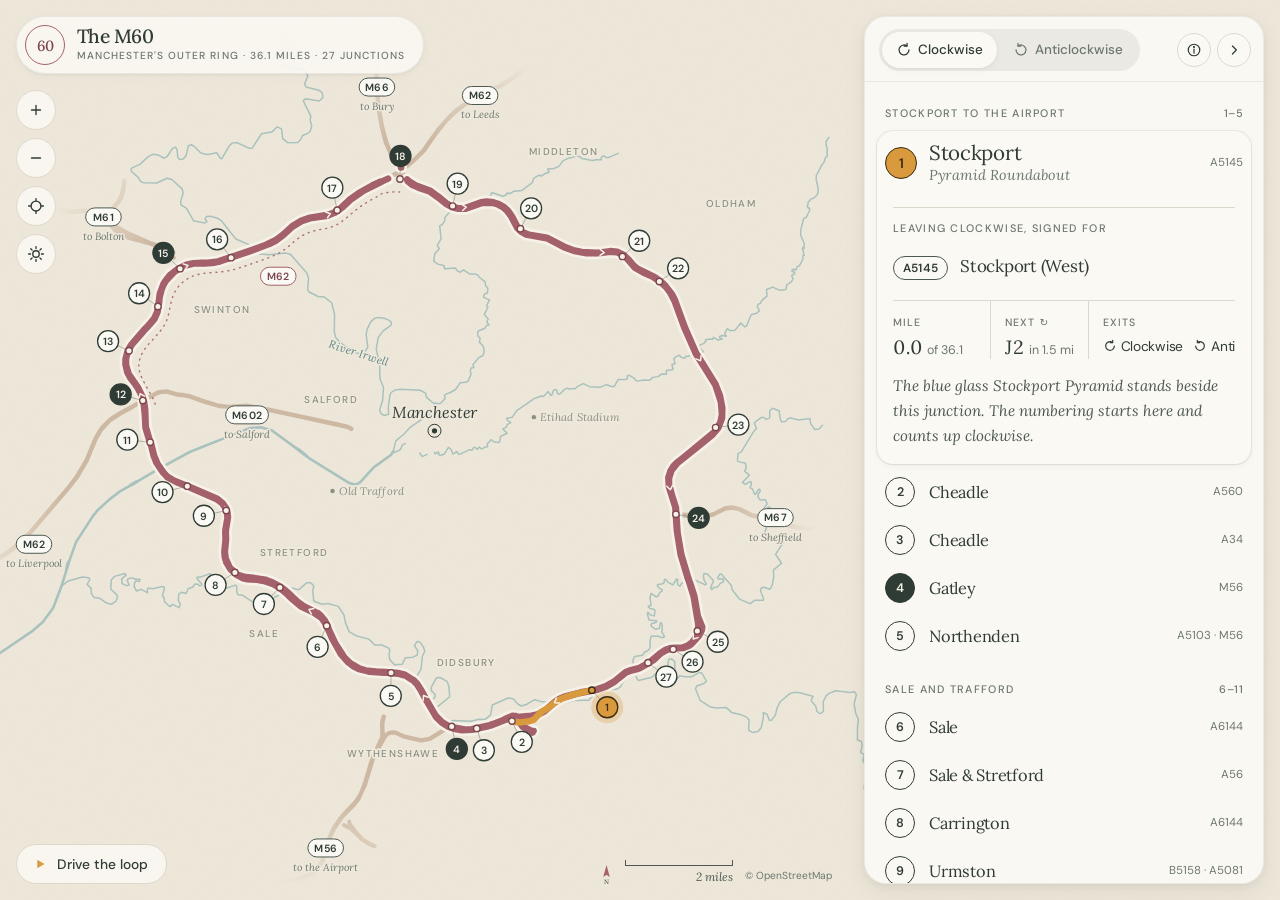
==== commit 8b19ed4b: "Keep the junction list plain and move quirks into About List rows go back to number, place and roads" ====
--- a/index.html
+++ b/index.html
@@ -144,6 +144,9 @@
               <div><dt>Junctions</dt><dd>27</dd></div>
               <div><dt>Ring closed</dt><dd>2000</dd></div>
             </dl>
+            <h2 class="about-h">Quirks</h2>
+            <ul class="quirks" id="quirks"></ul>
+            <h2 class="about-h">History</h2>
             <div class="prose">
               <p>The M60 is 36.1 miles long and wholly inside Greater Manchester. Its junctions sit on average 1.3 miles apart, close together for a British motorway, and are numbered clockwise from Stockport. Clockwise traffic uses the outer carriageway and anticlockwise traffic the inner one.</p>
               <p>The oldest part is the Stretford–Eccles bypass, opened in 1960 with the Barton High Level Bridge over the Manchester Ship Canal. The ring was stitched together from parts of the M62, M63 and M66 and renumbered as the M60 in 1998. The last stretch, from J19 to J23, opened in October 2000 and closed the loop.</p>
--- a/styles.css
+++ b/styles.css
@@ -308,11 +308,9 @@
 .pane.about { position: relative; padding: 18px 20px 22px; }
 
 /* the ring, stretch by stretch */
-.stretch + .stretch { margin-top: 6px; border-top: 1px solid var(--rule); }
-.stretch-head { padding: 16px 8px 8px; }
-.stretch-head .eyebrow { display: flex; justify-content: space-between; gap: 12px; }
-.stretch-head h2 { margin: 4px 0 0; font: 400 1.22rem/1.25 var(--display); letter-spacing: -0.02em; }
-.stretch-note { margin: 4px 0 0; color: var(--muted); font-size: 0.8rem; line-height: 1.5; }
+.stretch + .stretch { margin-top: 4px; }
+.stretch-head { display: flex; justify-content: space-between; gap: 12px; margin: 0; padding: 18px 8px 6px; color: var(--muted); font: 500 0.68rem/1.4 var(--ui); letter-spacing: 0.12em; text-transform: uppercase; }
+.stretch-head span:last-child { letter-spacing: 0.04em; }
 
 .jitem { border-radius: 16px; transition: background-color 0.2s ease, box-shadow 0.2s ease; }
 .jitem.open { background: var(--card); box-shadow: var(--shadow-sm), 0 0 0 1px var(--rule-soft); margin: 4px 0; }
@@ -337,8 +335,6 @@
 .jrow .where { display: flex; flex-direction: column; min-width: 0; }
 .jrow .place { font: 400 1.02rem/1.3 var(--display); letter-spacing: -0.015em; }
 .jitem.open .place { font-size: 1.28rem; }
-.jrow .tag { color: var(--muted); font-size: 0.72rem; line-height: 1.35; }
-.jrow .tag.odd { color: var(--route-deep); }
 .jrow .roads { color: var(--muted); font-size: 0.72rem; white-space: nowrap; }
 
 .jbody { padding: 0 16px 16px; }
@@ -422,6 +418,16 @@
 .about .figures div { padding: 10px 12px; }
 .about .figures dd { font-size: 1.2rem; }
 .about .prose p { font-size: 0.95rem; line-height: 1.75; }
+.about-h { margin: 26px 0 0; font: 400 1.25rem/1.3 var(--display); letter-spacing: -0.02em; }
+.quirks { list-style: none; margin: 8px 0 0; padding: 0; }
+.quirks li { padding: 12px 0; border-bottom: 1px solid var(--rule-soft); }
+.quirks p { margin: 0; }
+.q-title { font-size: 0.88rem; font-weight: 600; }
+.q-text { margin-top: 3px !important; color: var(--ink-mid); font-size: 0.84rem; line-height: 1.55; }
+.q-links { display: flex; flex-wrap: wrap; gap: 5px; margin-top: 8px !important; }
+.jlink { height: 24px; padding: 0 9px; border: 1px solid var(--rule); border-radius: 999px; background: transparent; font: 600 0.72rem var(--ui); font-variant-numeric: tabular-nums; cursor: pointer; transition: background-color 0.15s ease, border-color 0.15s ease; }
+.jlink:hover { background: color-mix(in srgb, var(--gold) 22%, transparent); border-color: var(--gold); }
+.about .prose p:first-child { margin-top: 8px; }
 .keys, .credits { margin: 16px 0 0; color: var(--muted); font-size: 0.78rem; line-height: 1.6; }
 .credits a { text-underline-offset: 3px; }
 kbd { font: 500 0.72rem var(--ui); border: 1px solid var(--rule); border-bottom-width: 2px; border-radius: 5px; padding: 0 5px; background: var(--card); }
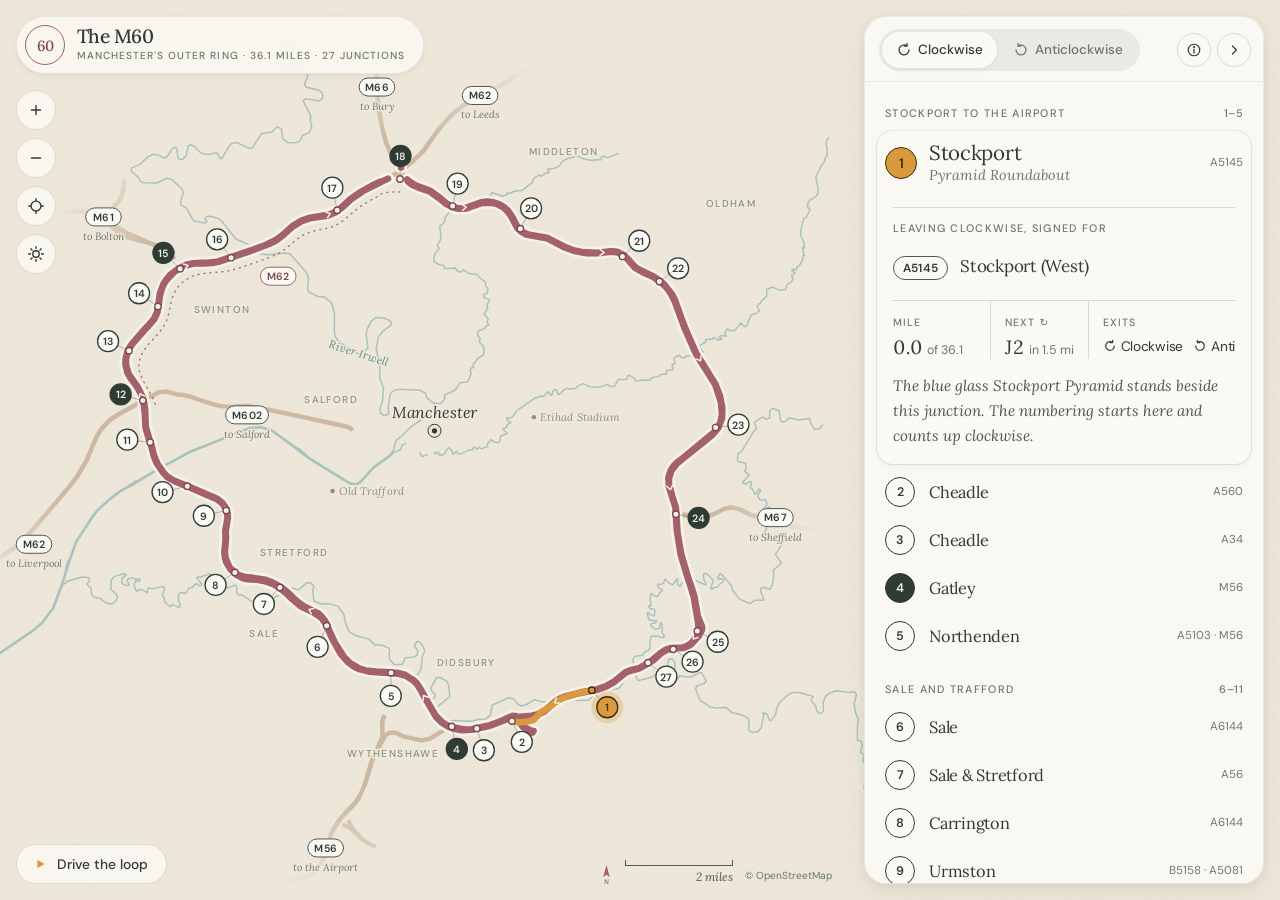
==== commit 08e41ad6: "Call the quirks section "Good to know" Co-Authored-By: Claude Opus 5.5 <noreply@anthropic.com>" ====
--- a/index.html
+++ b/index.html
@@ -144,7 +144,7 @@
               <div><dt>Junctions</dt><dd>27</dd></div>
               <div><dt>Ring closed</dt><dd>2000</dd></div>
             </dl>
-            <h2 class="about-h">Quirks</h2>
+            <h2 class="about-h">Good to know</h2>
             <ul class="quirks" id="quirks"></ul>
             <h2 class="about-h">History</h2>
             <div class="prose">
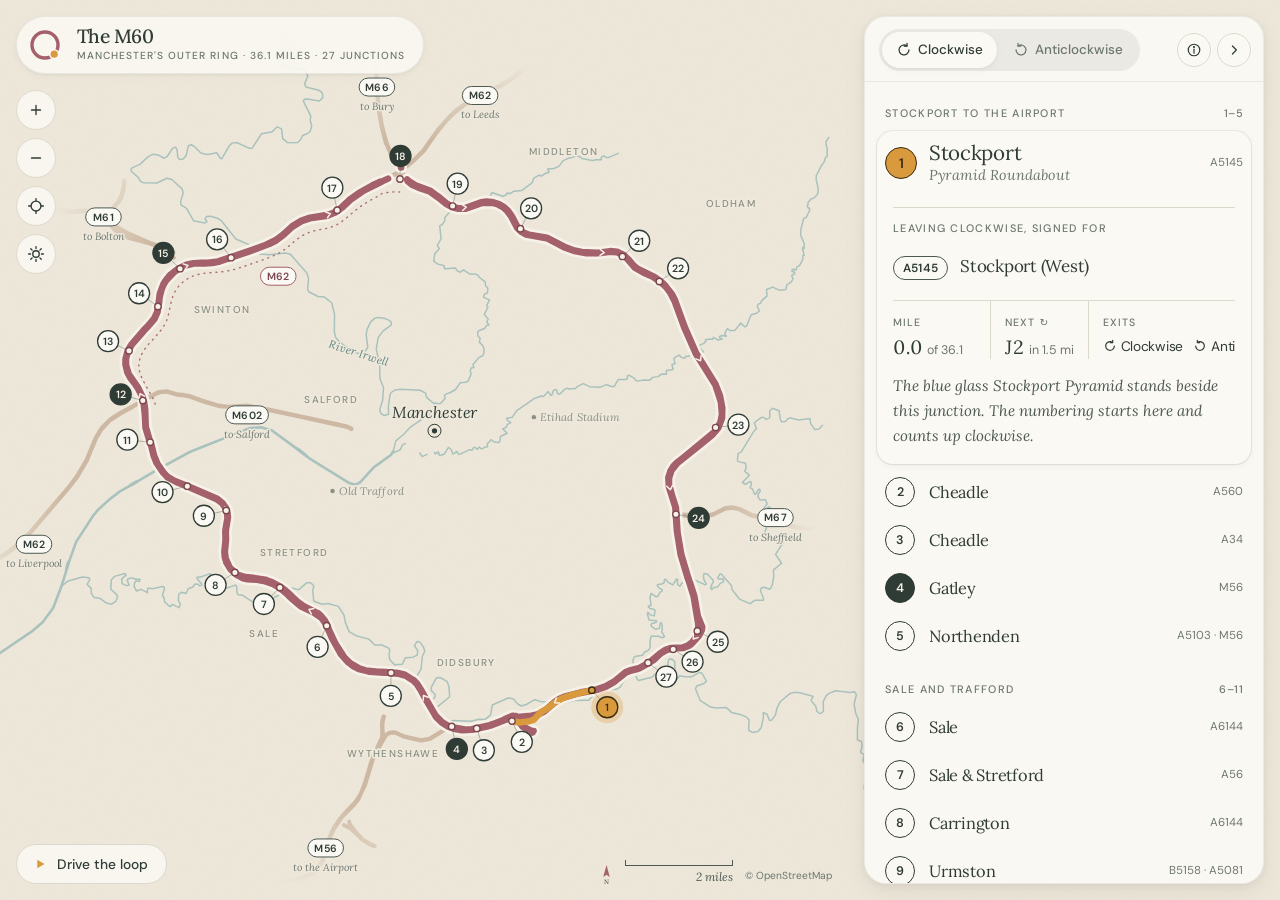
==== commit bd168465: "Replace the 60 monogram with a small drawing of the ring The circled 60 read like a speed limit sign" ====
--- a/index.html
+++ b/index.html
@@ -34,7 +34,7 @@
       </div>
 
       <header class="float-title">
-        <span class="monogram" aria-hidden="true">60</span>
+        <svg class="mark" viewBox="0 0 40 40" aria-hidden="true"><circle class="mark-ring" cx="20" cy="20" r="13" /><circle class="mark-j1" cx="29.2" cy="29.2" r="4.4" /></svg>
         <span class="title-copy">
           <h1>The M60</h1>
           <small>Manchester's outer ring · 36.1 miles · 27 junctions</small>
--- a/styles.css
+++ b/styles.css
@@ -132,18 +132,9 @@
   box-shadow: var(--shadow-sm);
   pointer-events: none;
 }
-.monogram {
-  display: grid;
-  place-items: center;
-  flex: none;
-  width: 40px;
-  height: 40px;
-  border-radius: 50%;
-  border: 1.5px solid var(--route);
-  color: var(--route-deep);
-  font: 500 0.92rem var(--display);
-  letter-spacing: -0.04em;
-}
+.mark { flex: none; width: 40px; height: 40px; }
+.mark-ring { fill: none; stroke: var(--route); stroke-width: 3.4; }
+.mark-j1 { fill: var(--gold); stroke: var(--card); stroke-width: 1.6; }
 .title-copy { display: flex; flex-direction: column; gap: 1px; min-width: 0; }
 .title-copy h1 { margin: 0; font: 500 1.2rem/1.15 var(--display); letter-spacing: -0.03em; }
 .title-copy small { color: var(--muted); font-size: 0.64rem; font-weight: 500; letter-spacing: 0.1em; text-transform: uppercase; white-space: nowrap; }
@@ -437,7 +428,7 @@
   .stage { --gap: 10px; --inset-r: 0px; --inset-b: 46svh; }
   .stage.panel-hidden { --inset-b: 58px; }
   .float-title { padding: 6px 14px 6px 6px; gap: 10px; }
-  .monogram { width: 34px; height: 34px; font-size: 0.8rem; }
+  .mark { width: 34px; height: 34px; }
   .title-copy h1 { font-size: 1.05rem; }
   .float-tools { top: calc(var(--gap) + 1px + env(safe-area-inset-top, 0px)); left: auto; right: var(--gap); flex-direction: row; gap: 6px; }
   .round-button { width: 36px; height: 36px; }
